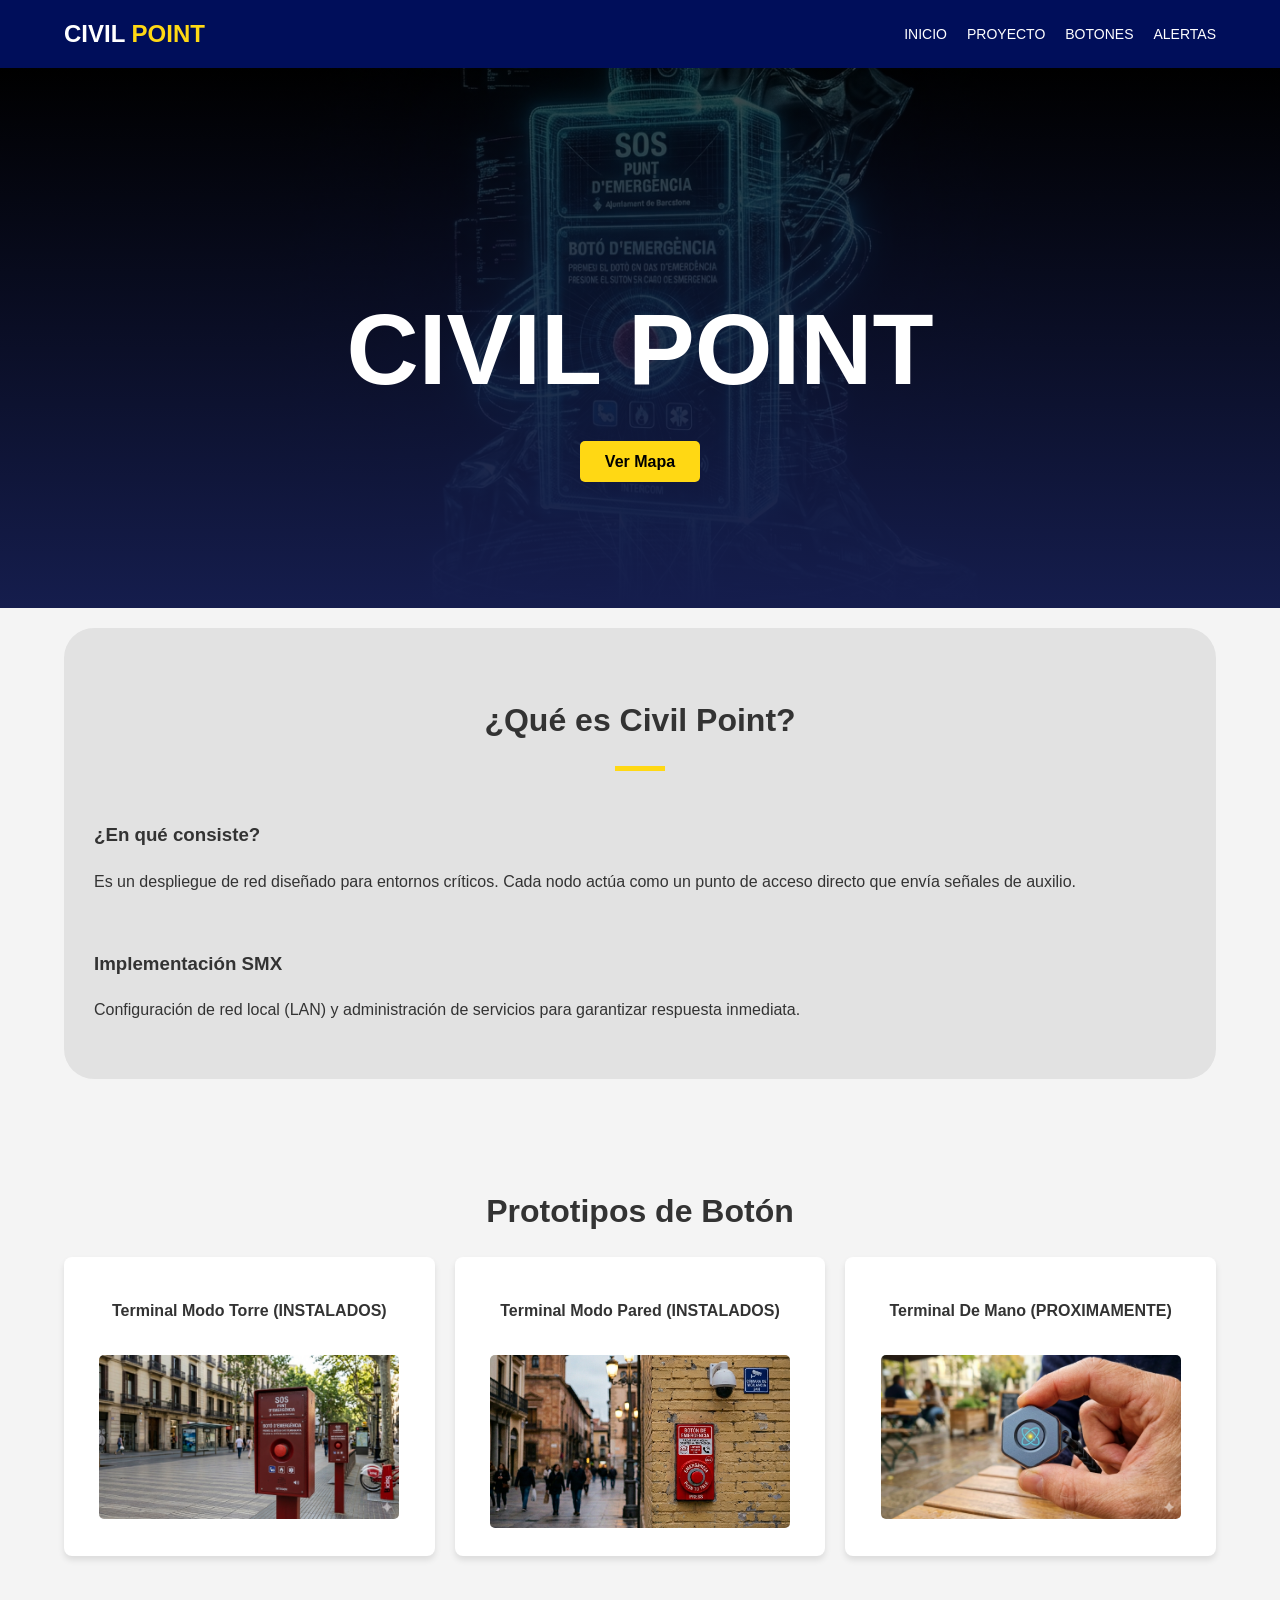
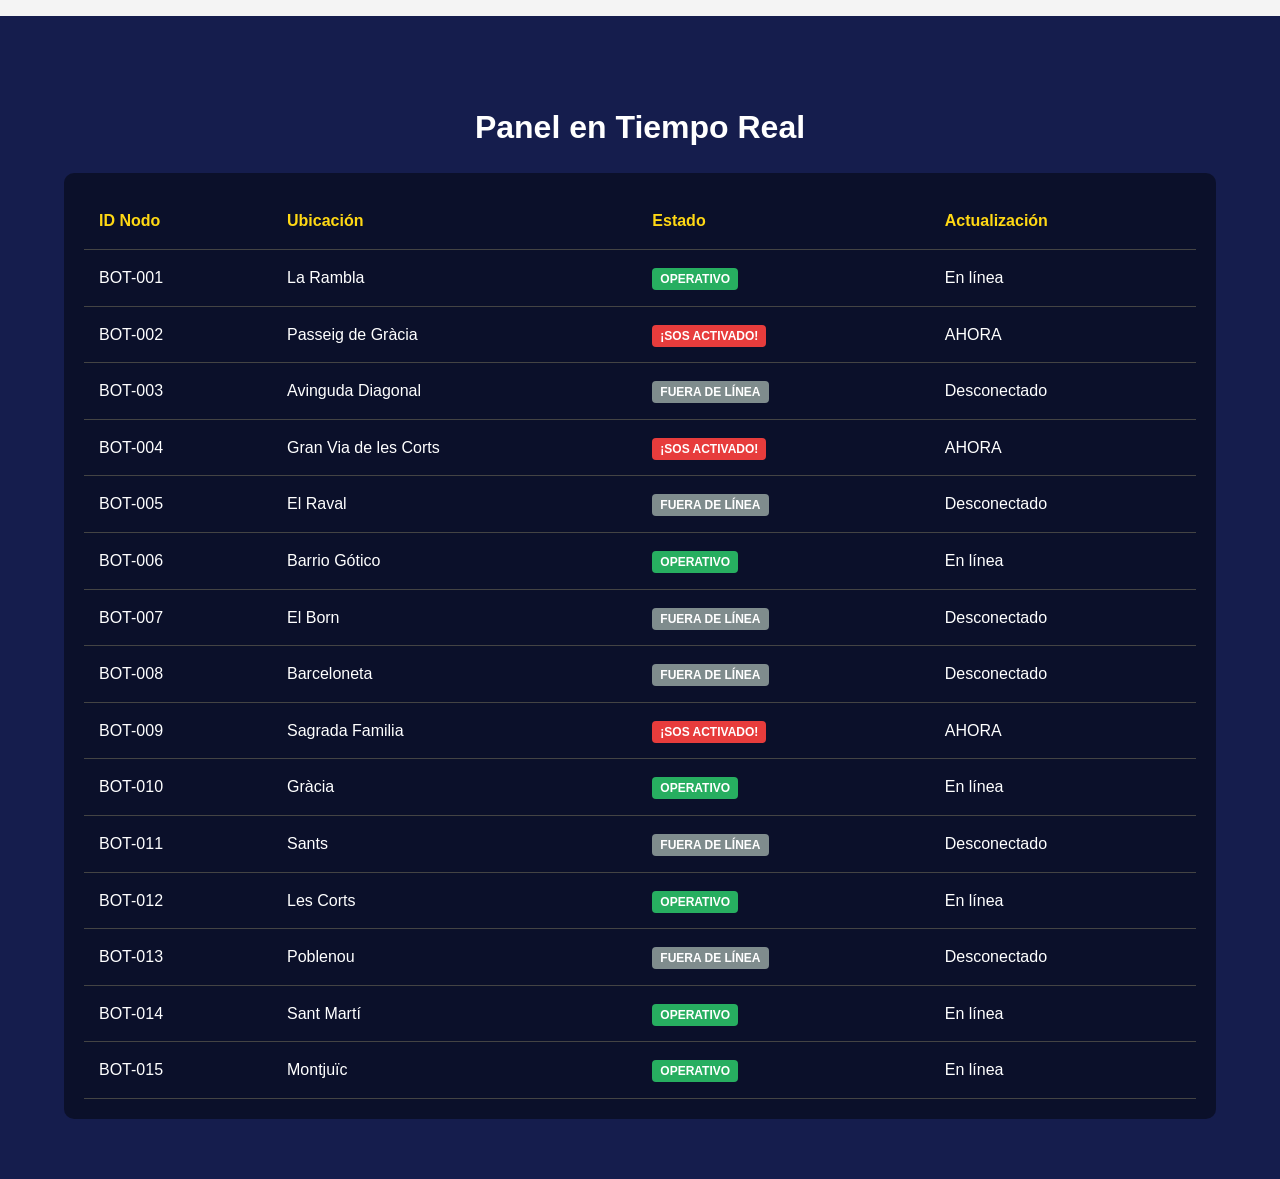
==== index.html @ 18705d77 "base 1.3" ====
<!DOCTYPE html>
<html lang="es">
<head>
    <meta charset="UTF-8" />
    <meta name="viewport" content="width=device-width, initial-scale=1.0" />
    <title>Civil Point | Panel SMX</title>
    <link rel="stylesheet" href="style.css" />
    <link rel="shortcut icon" href="images/logo.png" type="image/x-icon" />
</head>
<body>
    <nav class="menu-superior">
        <div class="nombre-web">CIVIL <span> POINT</span></div>
        <ul class="enlaces-nav">
            <li><a href="#inicio">Inicio</a></li>
            <li><a href="#proyecto">Proyecto</a></li>
            <li><a href="#tecnico">Botones</a></li>
            <li><a href="#monitoreo">Alertas</a></li>
        </ul>
    </nav>

    <header id="inicio" class="portada">
        <div class="contenido-portada">
            <h1>CIVIL POINT</h1>
            <a href="#" class="boton-accion">Ver Mapa</a>
        </div>
    </header>

    <section id="proyecto" class="seccion-padding">
        <div class="contenedor cuadro">
            <h2>¿Qué es Civil Point?</h2>
            <hr class="separador" />
            <div class="rejilla-texto">
                <div class="bloque-info">
                    <h3>¿En qué consiste?</h3>
                    <p>Es un despliegue de red diseñado para entornos críticos. Cada nodo actúa como un punto de acceso directo que envía señales de auxilio.</p>
                </div>
                <div class="bloque-info">
                    <h3>Implementación SMX</h3>
                    <p>Configuración de red local (LAN) y administración de servicios para garantizar respuesta inmediata.</p>
                </div>
            </div>
        </div>
    </section>

    <section id="tecnico" class="seccion-padding">
        <div class="contenedor">
            <h2>Prototipos de Botón</h2>
            <div class="rejilla-stats">
                <div class="tarjeta-stat">
                    <h4>Terminal Modo Torre (INSTALADOS)</h4>
                    <img src="images/boton-pie.png" alt="boton torre" />
                </div>
                
                <div class="tarjeta-stat">
                    <h4>Terminal Modo Pared (INSTALADOS)</h4>
                    <img src="images/boton-pared.png" alt="boton pared" />
                </div>

                <div class="tarjeta-stat">
                    <h4>Terminal De Mano (PROXIMAMENTE)</h4>
                    <img src="images/boton-mano.png" alt="boton mano" />
                </div>
            </div>
        </div>
    </section>

    <section id="monitoreo" class="seccion-padding fondo-oscuro">
        <div class="contenedor">
            <h2>Panel en Tiempo Real</h2>
            <div class="caja-tabla">
                <table class="tabla-datos">
                    <thead>
                        <tr>
                            <th>ID Nodo</th>
                            <th>Ubicación</th>
                            <th>Estado</th>
                            <th>Actualización</th>
                        </tr>
                    </thead>
                    <tbody id="tabla-cuerpo"></tbody>
                </table>
            </div>
        </div>
    </section>

    <script src="script.js"></script>
</body>
</html>
---- style.css ----
body {
    font-family: "Arial", sans-serif;
    line-height: 1.6;
    color: #333;
    background: #f4f4f4;
    margin: 0;
}

.bloque-info {
  margin-left: 30px;
}

.contenedor {
    width: 90%;
    max-width: 1200px;
    margin: 0 auto;
    padding: 40px 0;
    border-radius: 30px;
}

.cuadro{
  background-color: #e2e2e2;
}

.menu-superior {
    background: #000e5a;
    color: #ffffff;
    display: flex;
    justify-content: space-between;
    align-items: center;
    padding: 15px 5%;
    position: sticky;
    top: 0;
    z-index: 10;
}

.nombre-web {
    font-size: 24px;
    font-weight: bold;
}

.nombre-web span {
    color: #ffd814;
}

.enlaces-nav {
    display: flex;
    list-style: none;
    margin: 0;
}

.enlaces-nav li a {
    color: #fff;
    text-decoration: none;
    margin-left: 20px;
    font-size: 14px;
    text-transform: uppercase;
}

.portada {
    height: 60vh;
    background: linear-gradient(rgba(0, 0, 0, 0.7), #151d4d), url("images/punto.png");
    background-size: cover;
    background-position: center;
    display: flex;
    align-items: center;
    justify-content: center;
    color: #fff;
    text-align: center;
}

.portada h1 {
    font-size: 100px;
    margin-bottom: 20px;
}

.boton-accion {
    background: #ffd814;
    color: #000;
    padding: 12px 25px;
    text-decoration: none;
    border-radius: 5px;
    font-weight: bold;
    transition: 0.3s;
}

.boton-accion:hover {
    background: #ff8800;
}

.seccion-padding {
    padding: 20px 0;
}

.fondo-oscuro {
    background: #151d4d;
    color: #fff;
}

h2 {
    font-size: 32px;
    text-align: center;
    margin-bottom: 20px;
}

.separador {
    width: 50px;
    height: 5px;
    background: #ffd814;
    border: none;
    margin: 0 auto 30px;
}

.caja-tabla {
    background: #00000075;
    padding: 20px;
    border-radius: 10px;
    overflow-x: auto;
}

.tabla-datos {
    width: 100%;
    border-collapse: collapse;
}

.tabla-datos th, .tabla-datos td {
    padding: 15px;
    text-align: left;
    border-bottom: 1px solid #444;
}

.tabla-datos th {
    color: #ffd814;
}

.etiqueta-estado {
    padding: 4px 8px;
    border-radius: 4px;
    font-size: 12px;
    font-weight: bold;
}

.conectado { background: #27ae60; color: white; }

.desconectado { background: #7f8c8d; color: white; }

.error-critico {
    background: #e73c3c;
    color: white;
    animation: parpadeo 1s infinite;
}

.rejilla-stats {
    display: grid;
    grid-template-columns: repeat(auto-fit, minmax(250px, 1fr));
    gap: 20px;
}

.tarjeta-stat {
    background: #fff;
    padding: 20px;
    border-radius: 8px;
    box-shadow: 0 4px 6px rgba(0,0,0,0.1);
    text-align: center;
}

.tarjeta-stat img {
    width: 100%;
    max-width: 300px;
    border-radius: 5px;
    margin-top: 10px;
}

.contenido-portada {
    max-width: 800px;
}

.rejilla-texto {
    display: grid;
    gap: 20px;
}

@keyframes parpadeo {
    0%, 100% { opacity: 1; }
    50% { opacity: 0.5; }
}
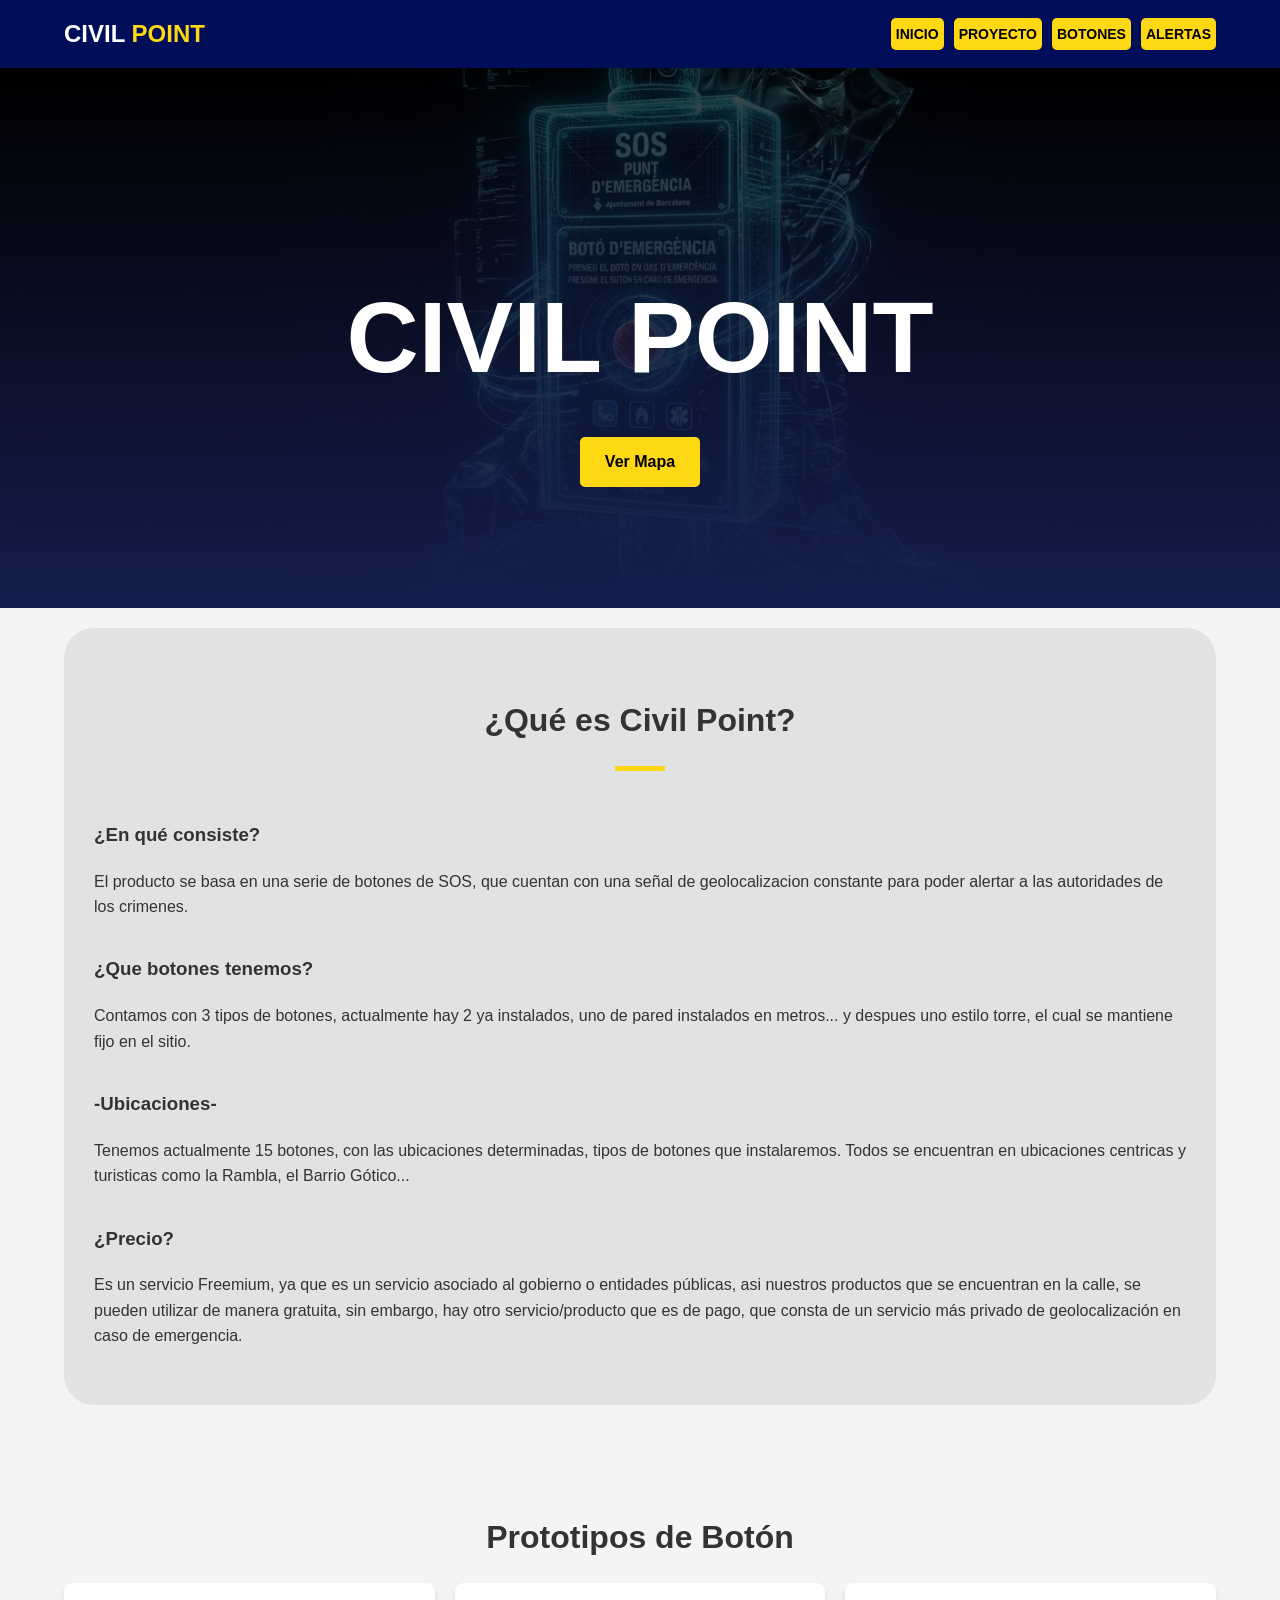
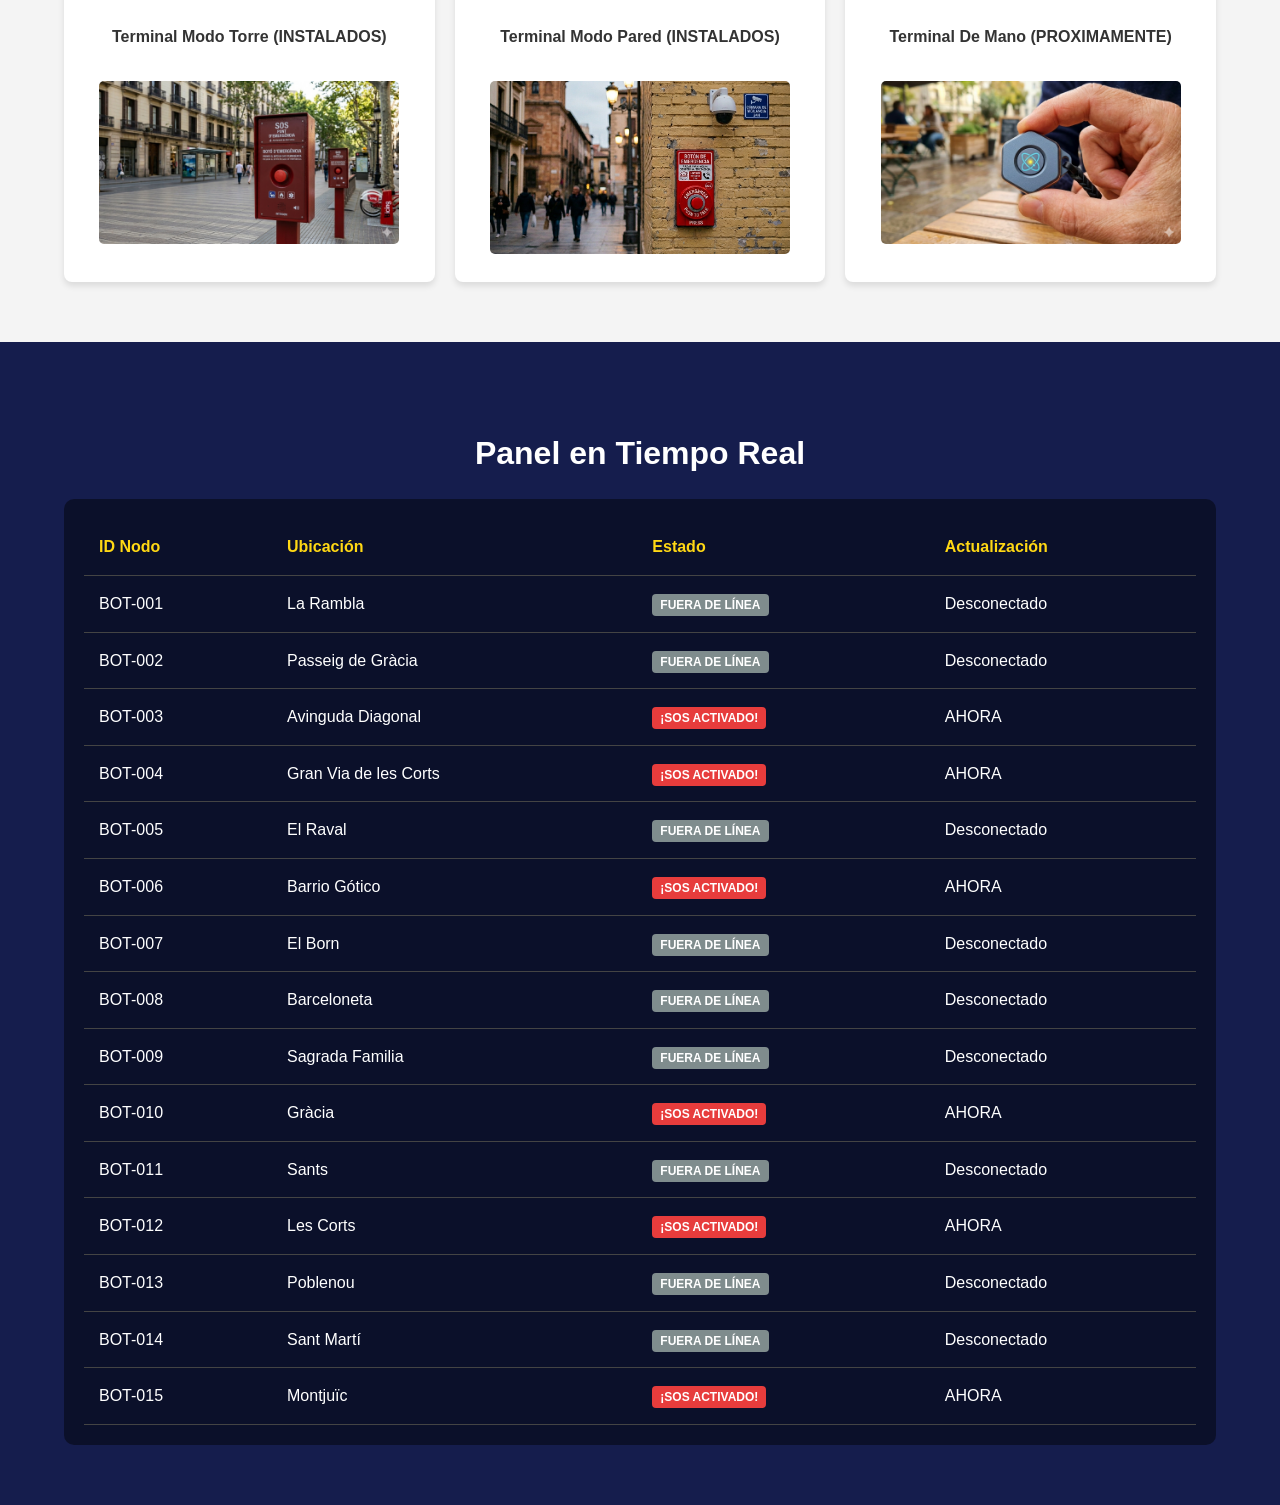
==== commit e9cfcf38: "base 1.4" ====
--- a/index.html
+++ b/index.html
@@ -11,10 +11,10 @@
     <nav class="menu-superior">
         <div class="nombre-web">CIVIL <span> POINT</span></div>
         <ul class="enlaces-nav">
-            <li><a href="#inicio">Inicio</a></li>
-            <li><a href="#proyecto">Proyecto</a></li>
-            <li><a href="#tecnico">Botones</a></li>
-            <li><a href="#monitoreo">Alertas</a></li>
+            <li><a href="#inicio" class="boton">Inicio</a></li>
+            <li><a href="#proyecto" class="boton">Proyecto</a></li>
+            <li><a href="#tecnico" class="boton">Botones</a></li>
+            <li><a href="#monitoreo" class="boton">Alertas</a></li>
         </ul>
     </nav>
 
@@ -32,11 +32,19 @@
             <div class="rejilla-texto">
                 <div class="bloque-info">
                     <h3>¿En qué consiste?</h3>
-                    <p>Es un despliegue de red diseñado para entornos críticos. Cada nodo actúa como un punto de acceso directo que envía señales de auxilio.</p>
+                    <p>El producto se basa en una serie de botones de SOS, que cuentan con una señal de geolocalizacion constante para poder alertar a las autoridades de los crimenes.</p>
                 </div>
                 <div class="bloque-info">
-                    <h3>Implementación SMX</h3>
-                    <p>Configuración de red local (LAN) y administración de servicios para garantizar respuesta inmediata.</p>
+                    <h3>¿Que botones tenemos?</h3>
+                    <p>Contamos con 3 tipos de botones, actualmente hay 2 ya instalados, uno de pared instalados en metros... y despues uno estilo torre, el cual se mantiene fijo en el sitio.</p>
+                </div>
+                <div class="bloque-info">
+                    <h3>-Ubicaciones-</h3>
+                    <p>Tenemos actualmente 15 botones, con las ubicaciones determinadas, tipos de botones que instalaremos. Todos se encuentran en ubicaciones centricas y turisticas como la Rambla, el Barrio Gótico...</p>
+                </div>
+                <div class="bloque-info">
+                    <h3>¿Precio?</h3>
+                    <p>Es un servicio Freemium, ya que es un servicio asociado al gobierno o entidades públicas, asi nuestros productos que se encuentran en la calle, se pueden utilizar de manera gratuita, sin embargo, hay otro servicio/producto que es de pago, que consta de un servicio más privado de geolocalización en caso de emergencia.</p>
                 </div>
             </div>
         </div>
--- a/style.css
+++ b/style.css
@@ -7,7 +7,7 @@
 }
 
 .bloque-info {
-  margin-left: 30px;
+  margin: 0 30px;
 }
 
 .contenedor {
@@ -50,11 +50,18 @@
 }
 
 .enlaces-nav li a {
-    color: #fff;
+    color: #000000;
     text-decoration: none;
-    margin-left: 20px;
+    margin-left: 10px;
     font-size: 14px;
     text-transform: uppercase;
+    display: inline-block;
+    transition: 1.3s; 
+}
+
+.enlaces-nav li a:hover {
+    background-color: #ff8800;
+    transform: scale(1.2);
 }
 
 .portada {
@@ -81,11 +88,13 @@
     text-decoration: none;
     border-radius: 5px;
     font-weight: bold;
-    transition: 0.3s;
+    transition: 1.3s;
+    display: inline-block; 
 }
 
 .boton-accion:hover {
-    background: #ff8800;
+    background-color: #ff8800;
+    transform: scale(1.2);
 }
 
 .seccion-padding {
@@ -177,7 +186,14 @@
 
 .rejilla-texto {
     display: grid;
-    gap: 20px;
+}
+
+.boton{
+  color: #ffd814;
+  background-color: #ffd814;
+  padding: 5px;
+  border-radius: 5px;
+  font-weight: bolder;
 }
 
 @keyframes parpadeo {
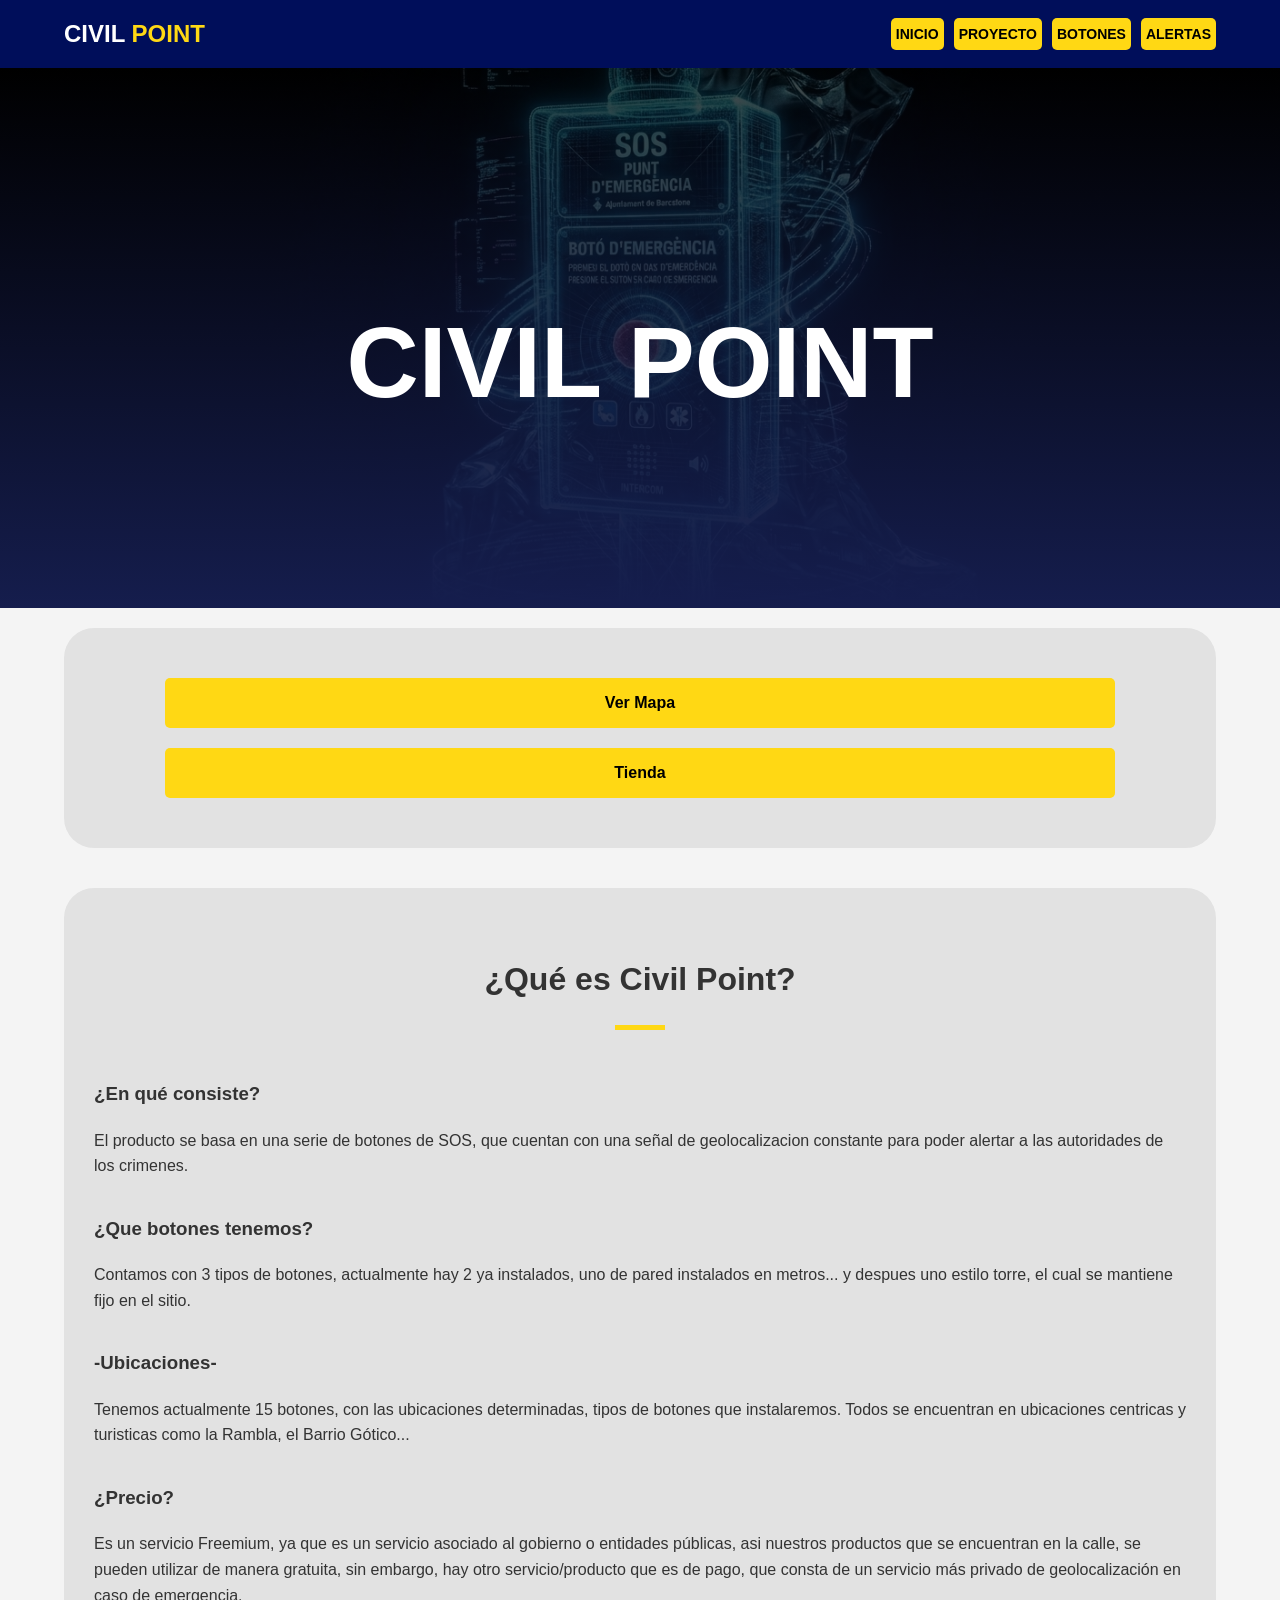
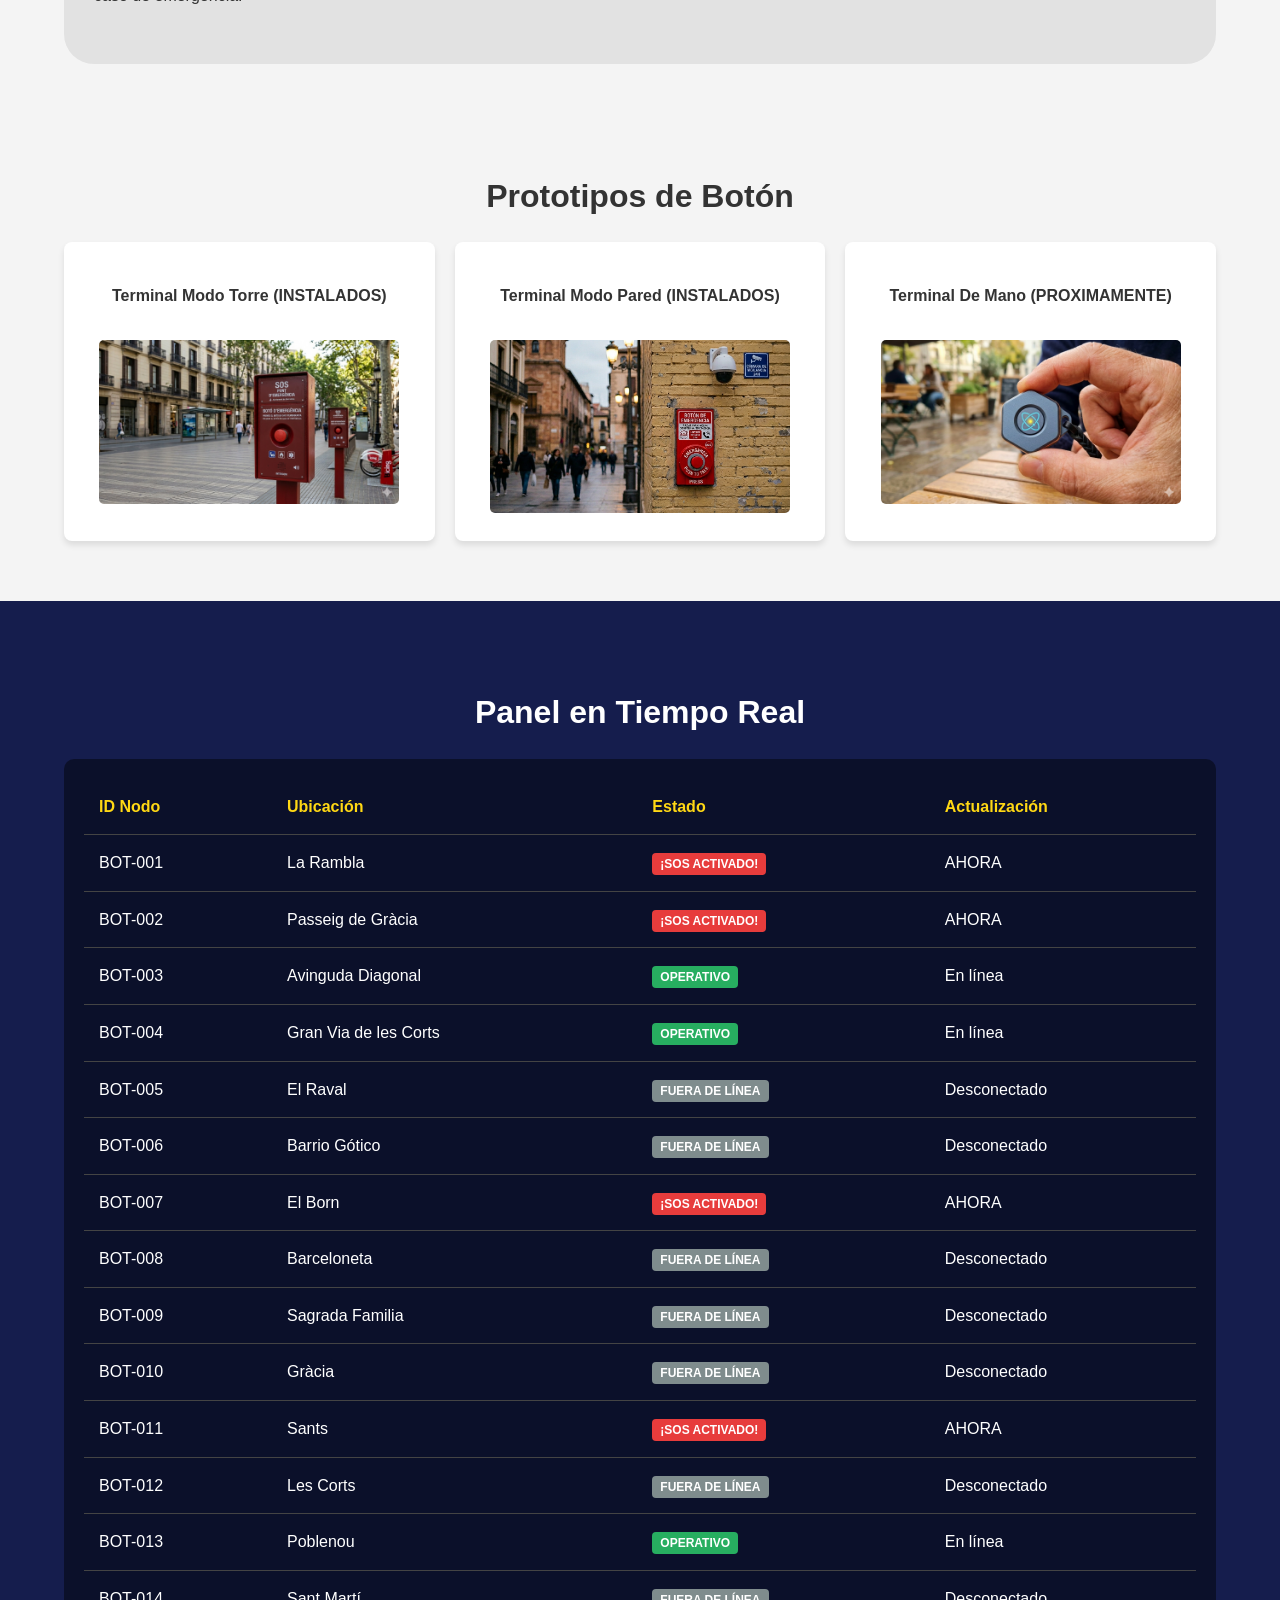
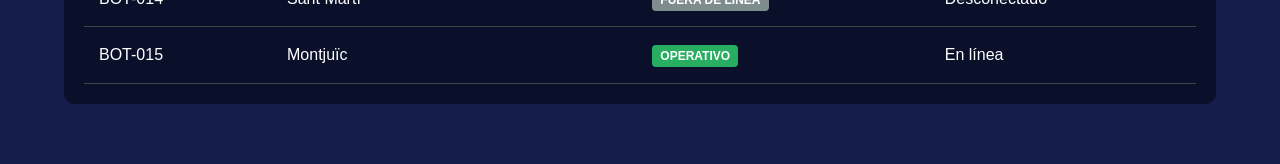
==== commit 03bb94bf: "base 1.5" ====
--- a/index.html
+++ b/index.html
@@ -21,9 +21,18 @@
     <header id="inicio" class="portada">
         <div class="contenido-portada">
             <h1>CIVIL POINT</h1>
-            <a href="#" class="boton-accion">Ver Mapa</a>
+            
         </div>
     </header>
+
+    <section id="proyecto" class="seccion-padding">
+        <div class="contenedor cuadro centro">
+            <div class="rejilla-texto">
+                <a href="#" class="boton-accion">Ver Mapa</a>
+                <a href="#" class="boton-accion">Tienda</a>
+            </div>
+        </div>
+    </section>
 
     <section id="proyecto" class="seccion-padding">
         <div class="contenedor cuadro">
--- a/style.css
+++ b/style.css
@@ -20,6 +20,11 @@
 
 .cuadro{
   background-color: #e2e2e2;
+}
+
+.centro {
+  display: flex;
+  justify-content: center;
 }
 
 .menu-superior {
@@ -56,7 +61,7 @@
     font-size: 14px;
     text-transform: uppercase;
     display: inline-block;
-    transition: 1.3s; 
+    transition: 0.3s; 
 }
 
 .enlaces-nav li a:hover {
@@ -79,6 +84,13 @@
 .portada h1 {
     font-size: 100px;
     margin-bottom: 20px;
+}
+
+.enlaces {
+  background-color: green;
+  display: flex;
+  justify-content: center;
+  align-items: center;
 }
 
 .boton-accion {
@@ -88,13 +100,17 @@
     text-decoration: none;
     border-radius: 5px;
     font-weight: bold;
-    transition: 1.3s;
+    transition: 0.3s;
     display: inline-block; 
+    margin: 10px;
+    display: flex;
+    justify-content: center;
+    width: 900px;
 }
 
 .boton-accion:hover {
     background-color: #ff8800;
-    transform: scale(1.2);
+    transform: scale(1.1);
 }
 
 .seccion-padding {
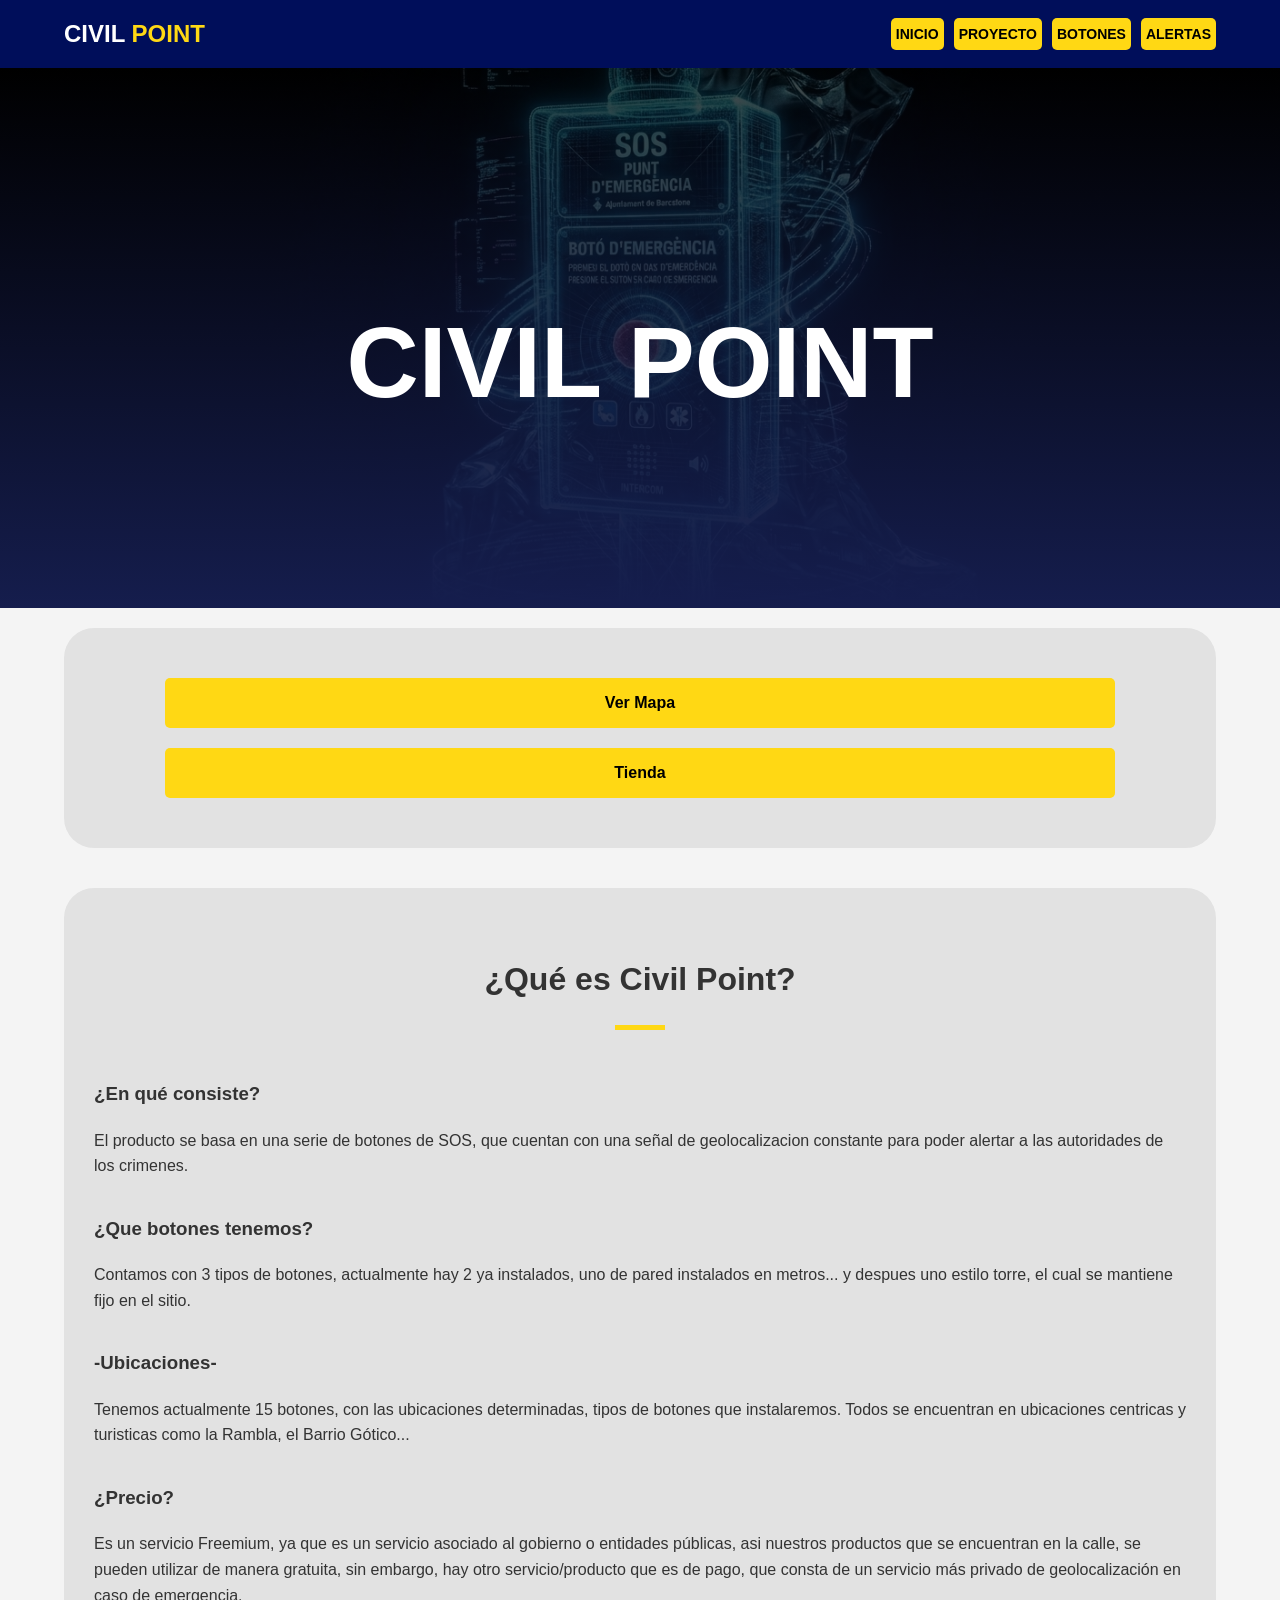
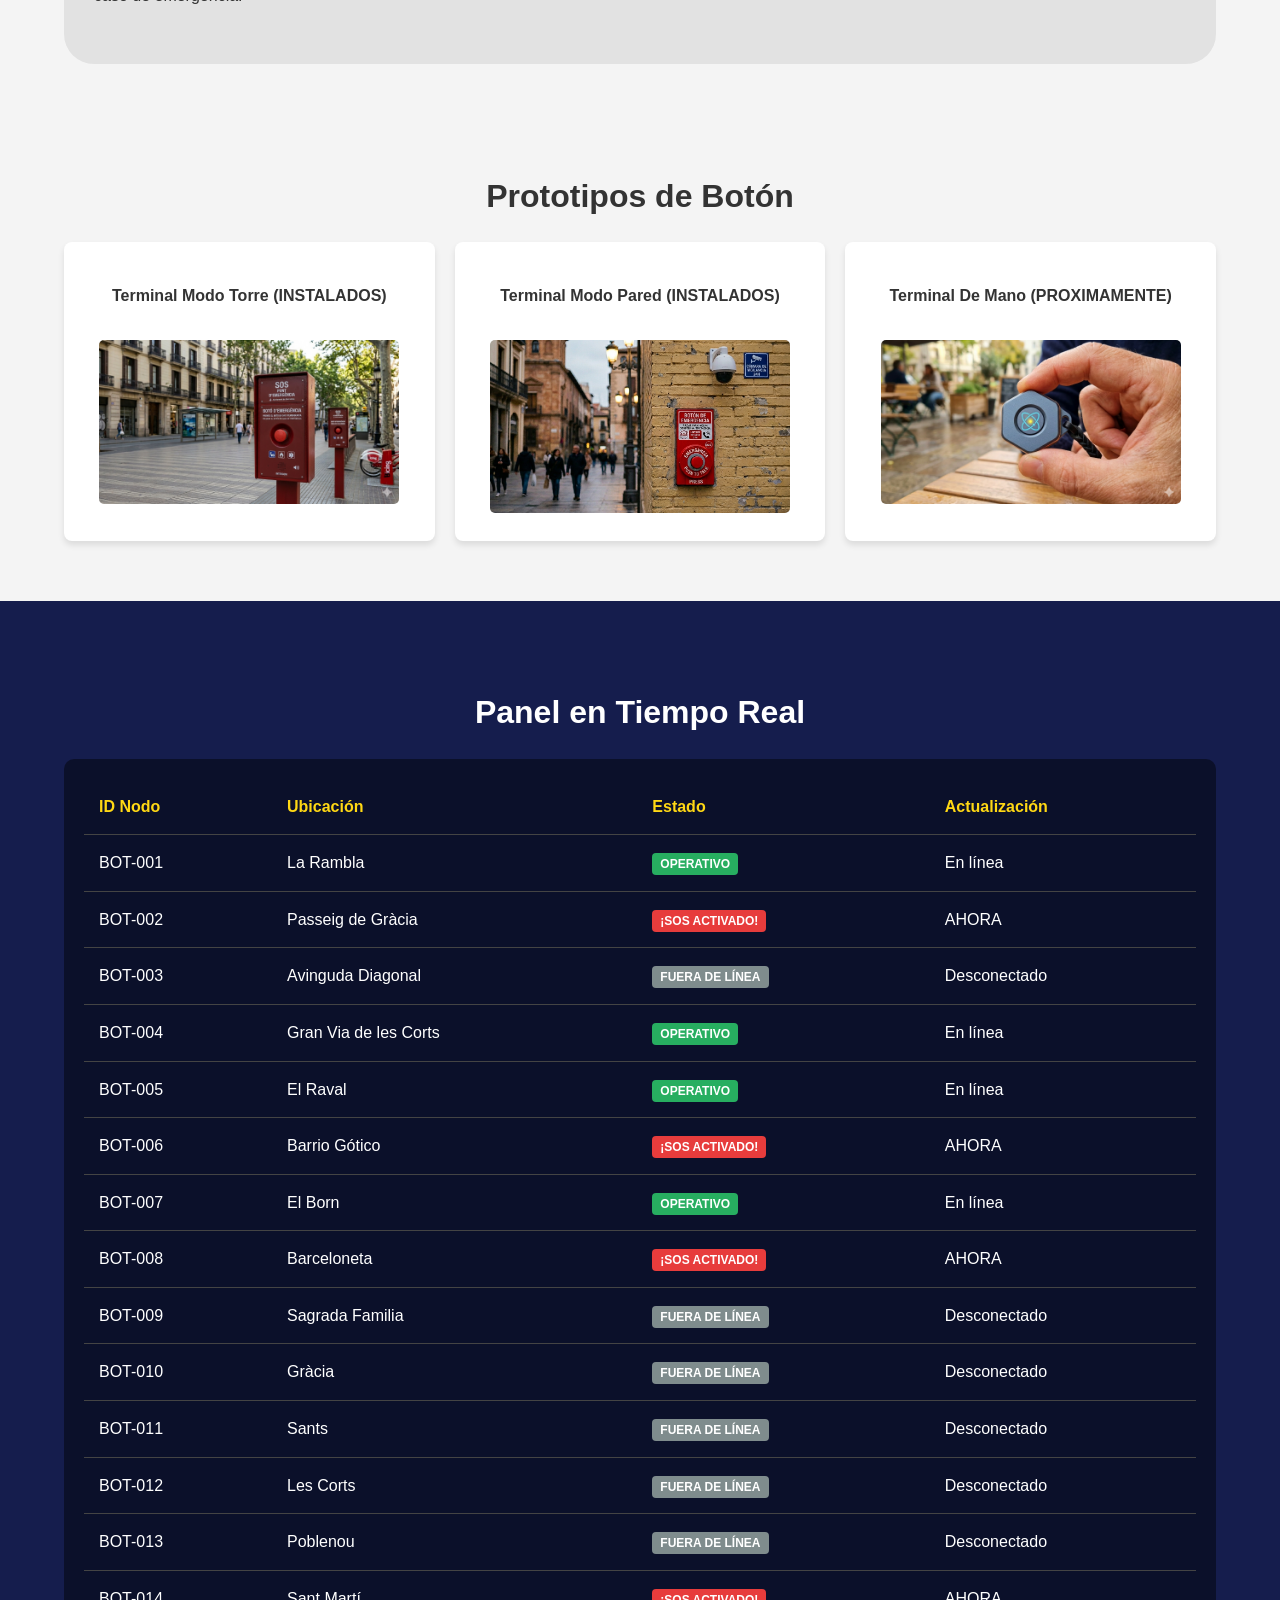
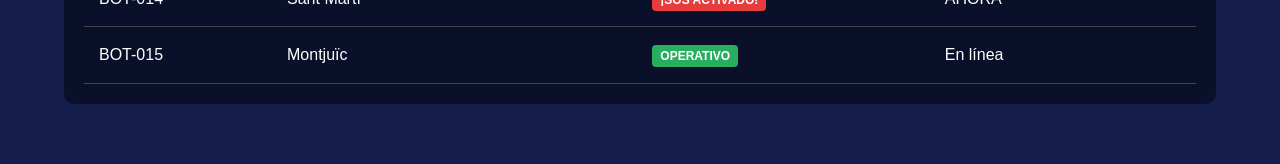
==== commit b3f0ef0e: "base 1.6" ====
--- a/index.html
+++ b/index.html
@@ -63,6 +63,7 @@
         <div class="contenedor">
             <h2>Prototipos de Botón</h2>
             <div class="rejilla-stats">
+                
                 <div class="tarjeta-stat">
                     <h4>Terminal Modo Torre (INSTALADOS)</h4>
                     <img src="images/boton-pie.png" alt="boton torre" />
@@ -77,6 +78,7 @@
                     <h4>Terminal De Mano (PROXIMAMENTE)</h4>
                     <img src="images/boton-mano.png" alt="boton mano" />
                 </div>
+                
             </div>
         </div>
     </section>
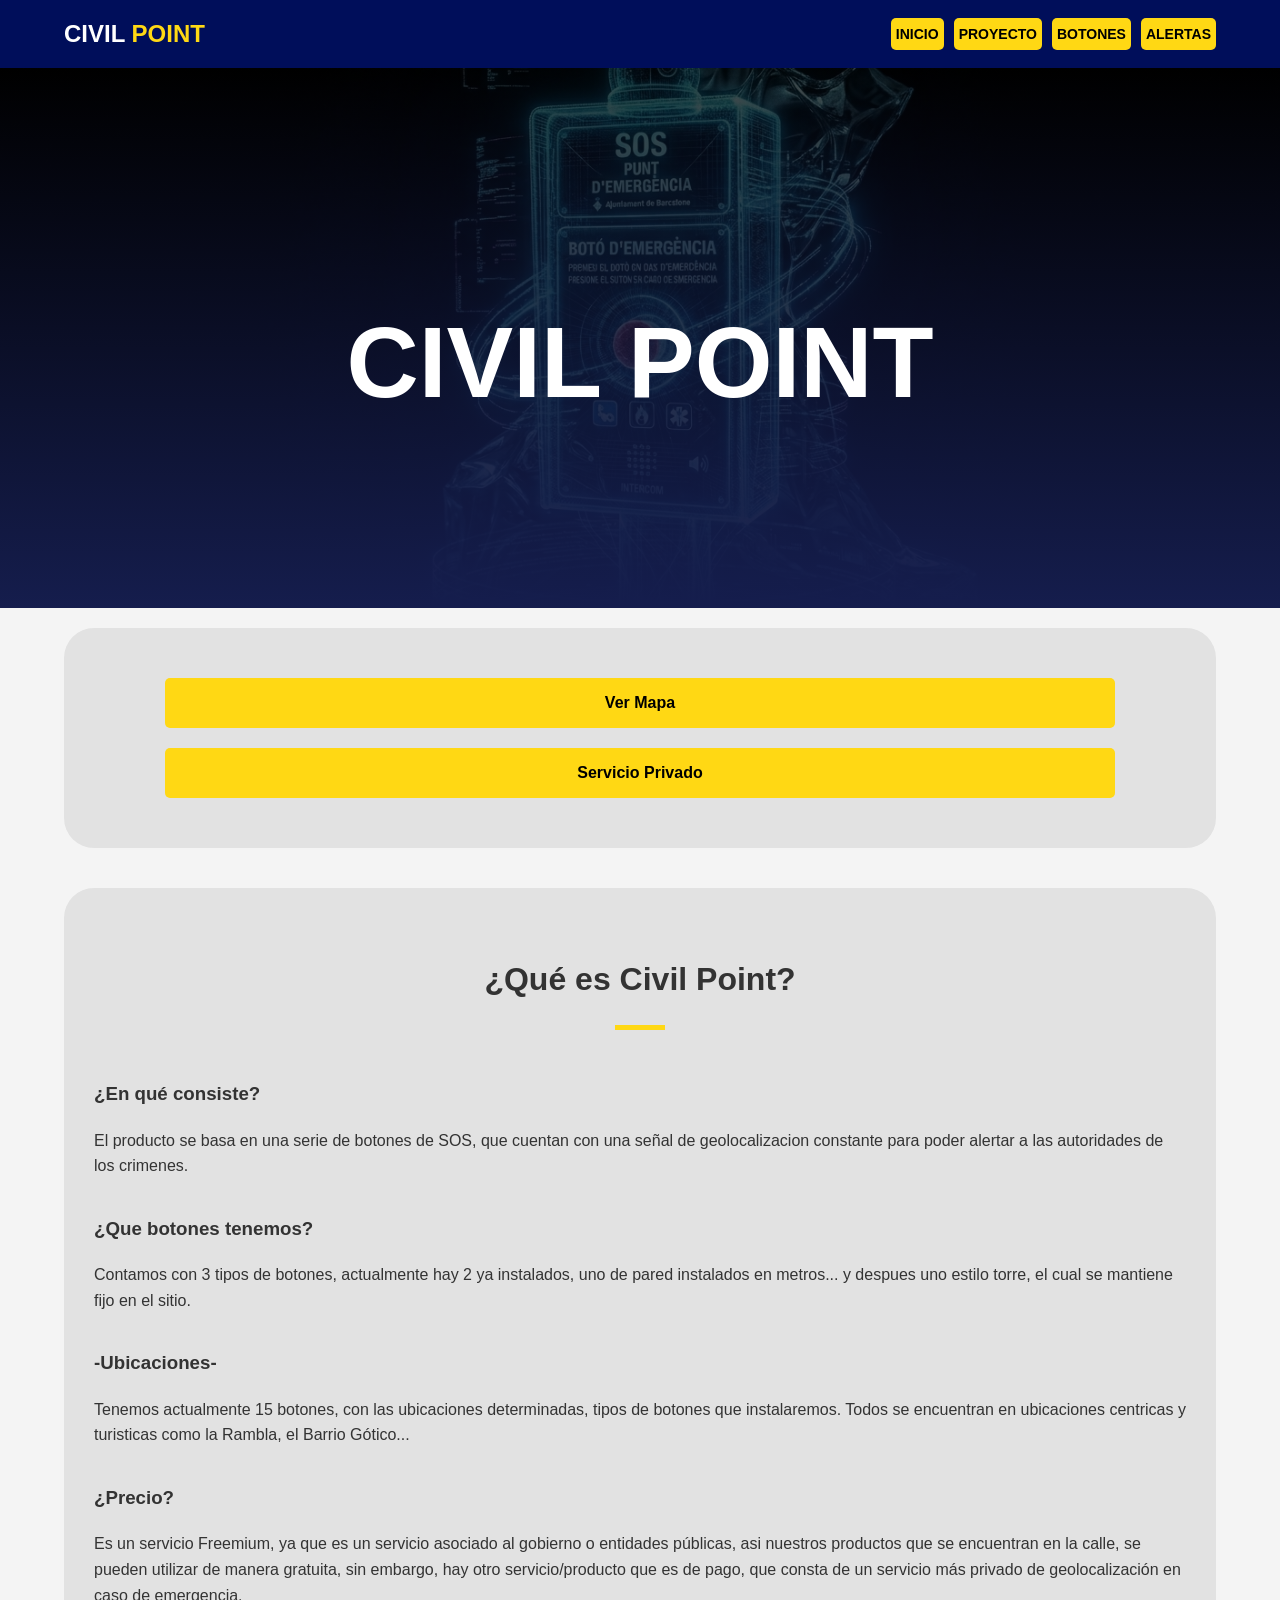
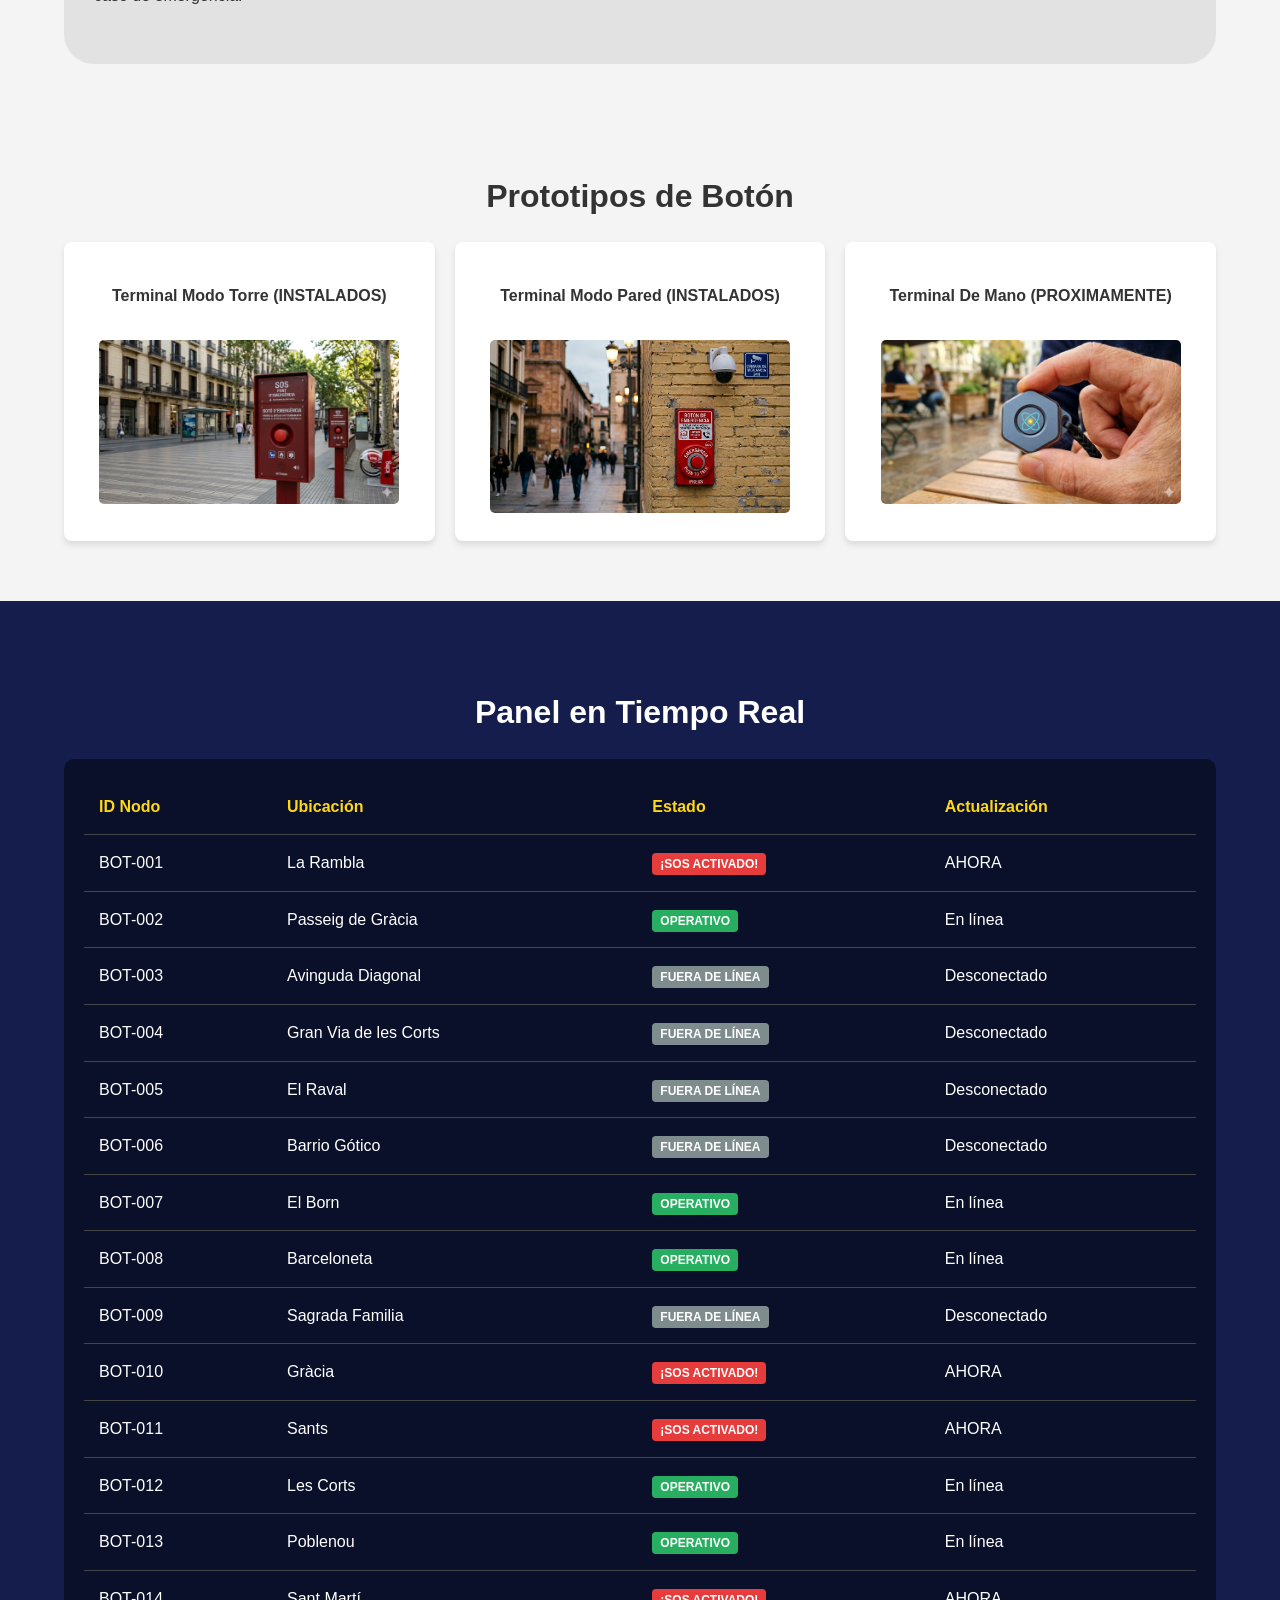
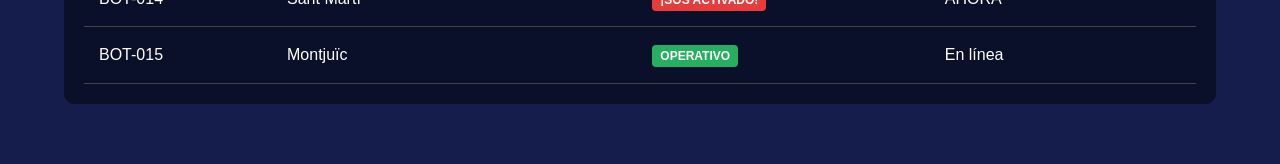
==== commit 3adefa2d: "base 1.7" ====
--- a/index.html
+++ b/index.html
@@ -5,7 +5,7 @@
     <meta name="viewport" content="width=device-width, initial-scale=1.0" />
     <title>Civil Point | Panel SMX</title>
     <link rel="stylesheet" href="style.css" />
-    <link rel="shortcut icon" href="images/logo.png" type="image/x-icon" />
+    <link rel="icon" type="image/png" src="images/logo.png" />
 </head>
 <body>
     <nav class="menu-superior">
@@ -29,7 +29,7 @@
         <div class="contenedor cuadro centro">
             <div class="rejilla-texto">
                 <a href="#" class="boton-accion">Ver Mapa</a>
-                <a href="#" class="boton-accion">Tienda</a>
+                <a href="tienda/tienda.html" class="boton-accion">Servicio Privado</a>
             </div>
         </div>
     </section>
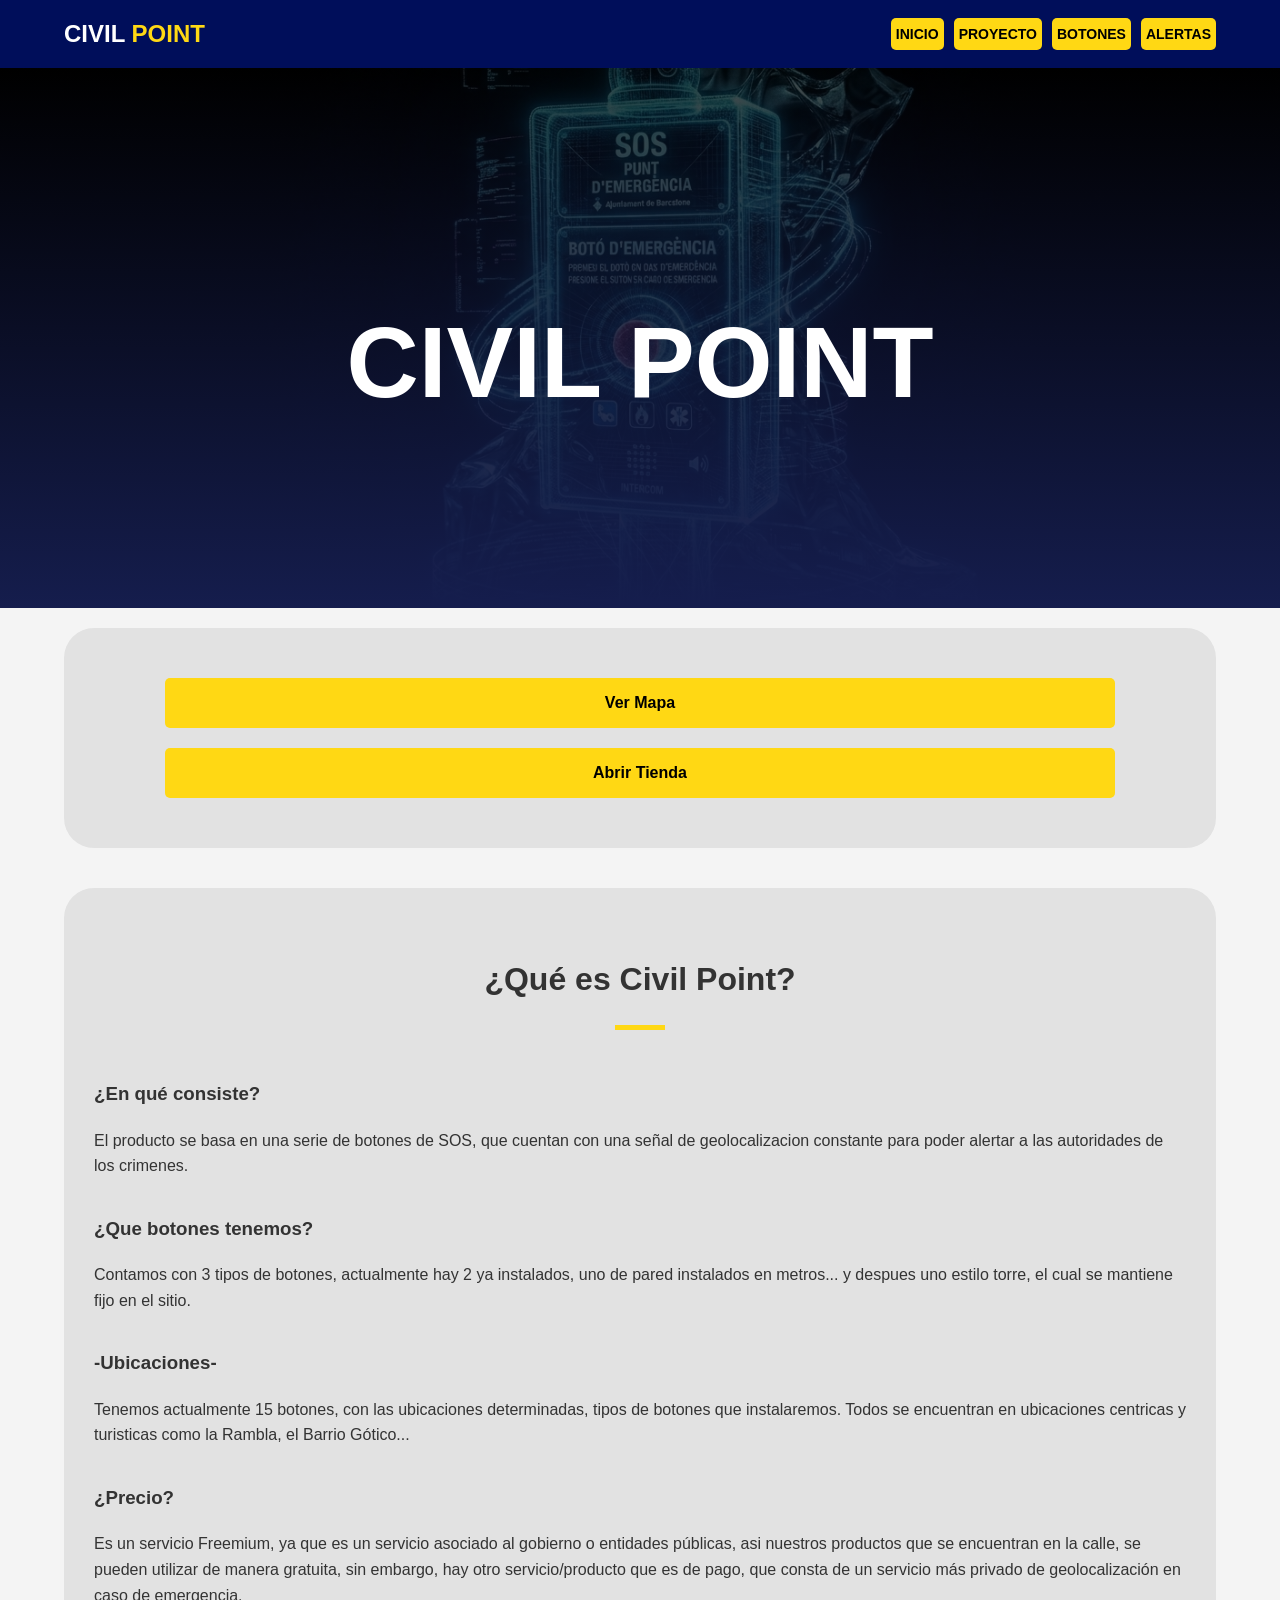
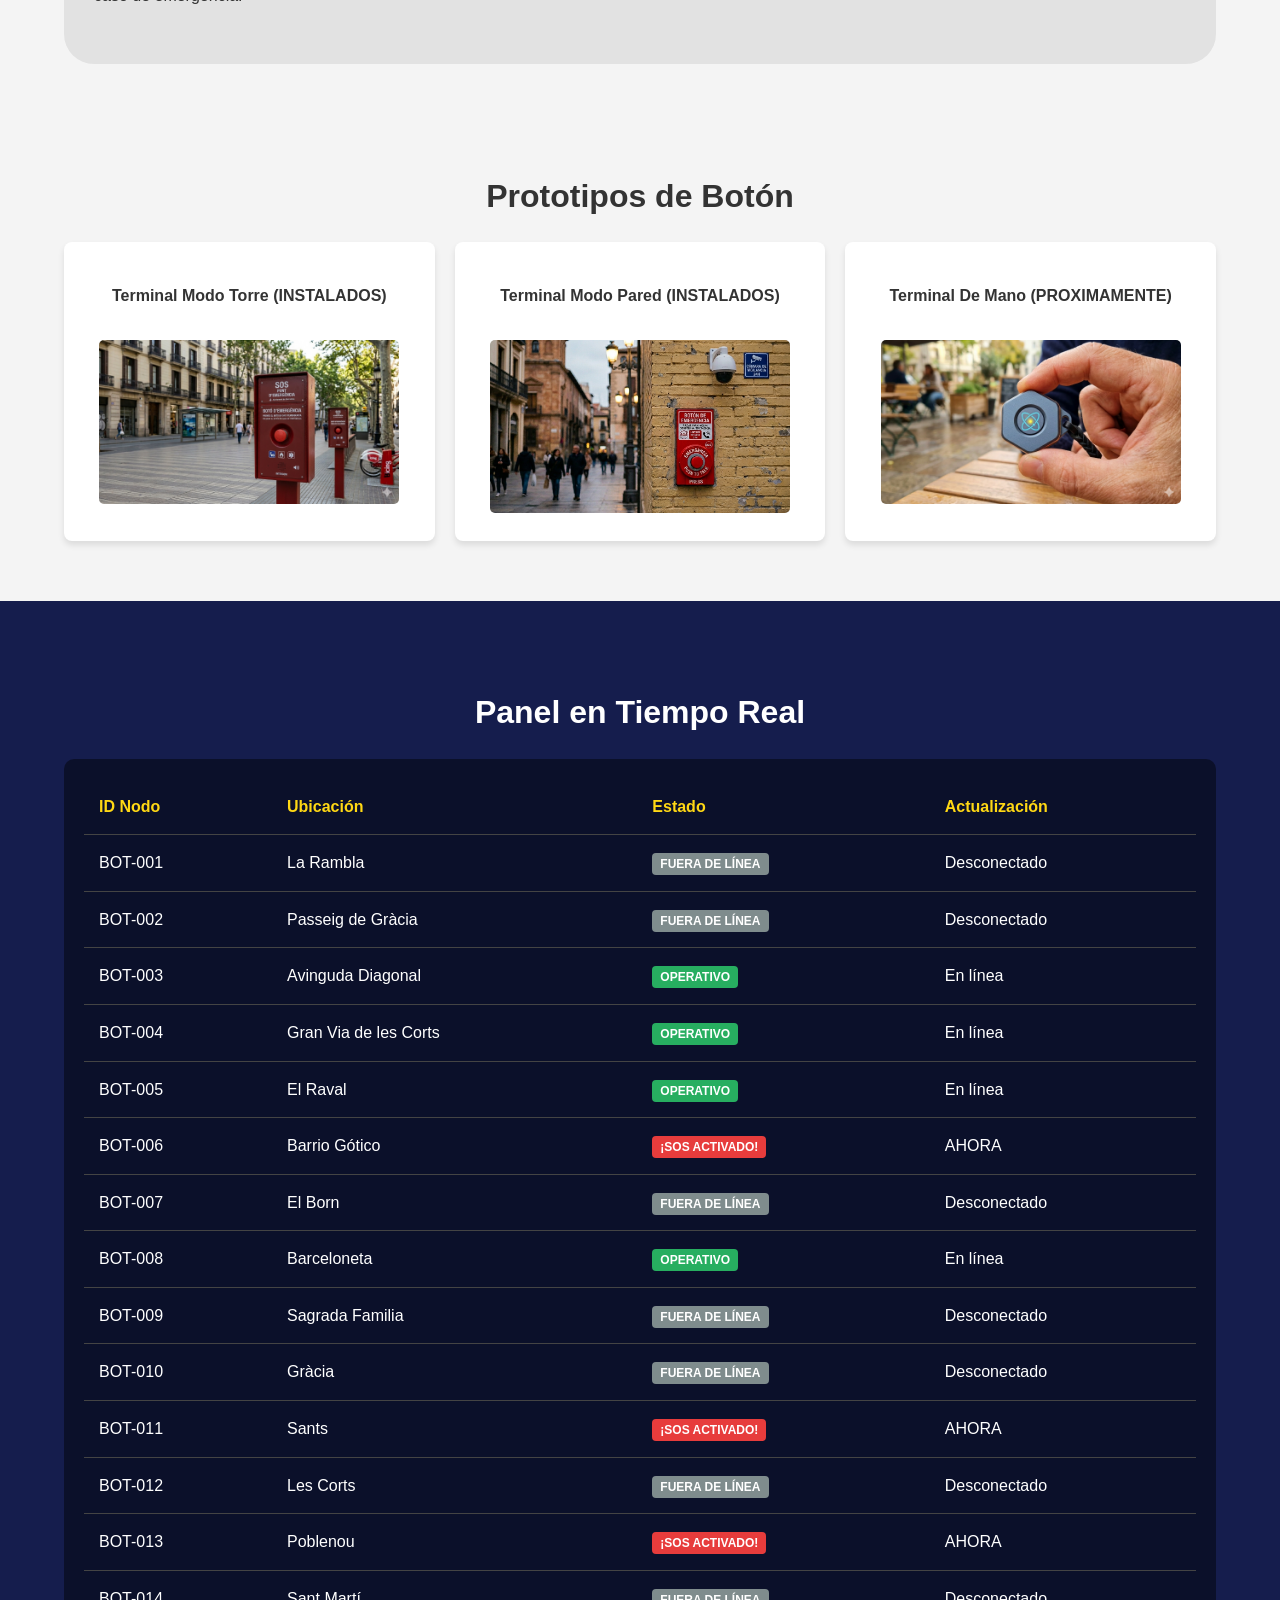
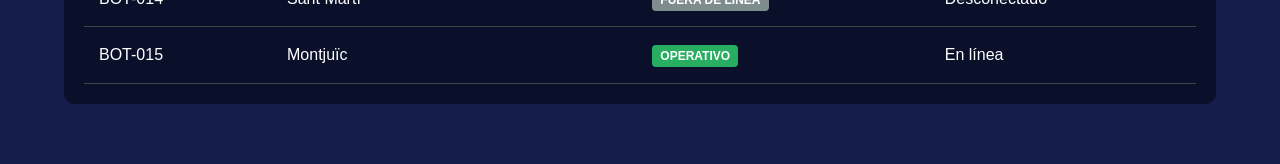
==== commit ab4170cb: "base 1.8" ====
--- a/index.html
+++ b/index.html
@@ -28,8 +28,8 @@
     <section id="proyecto" class="seccion-padding">
         <div class="contenedor cuadro centro">
             <div class="rejilla-texto">
-                <a href="#" class="boton-accion">Ver Mapa</a>
-                <a href="tienda/tienda.html" class="boton-accion">Servicio Privado</a>
+                <a href="mapa/index.html" class="boton-accion">Ver Mapa</a>
+                <a href="tienda/tienda.html" class="boton-accion">Abrir Tienda</a>
             </div>
         </div>
     </section>
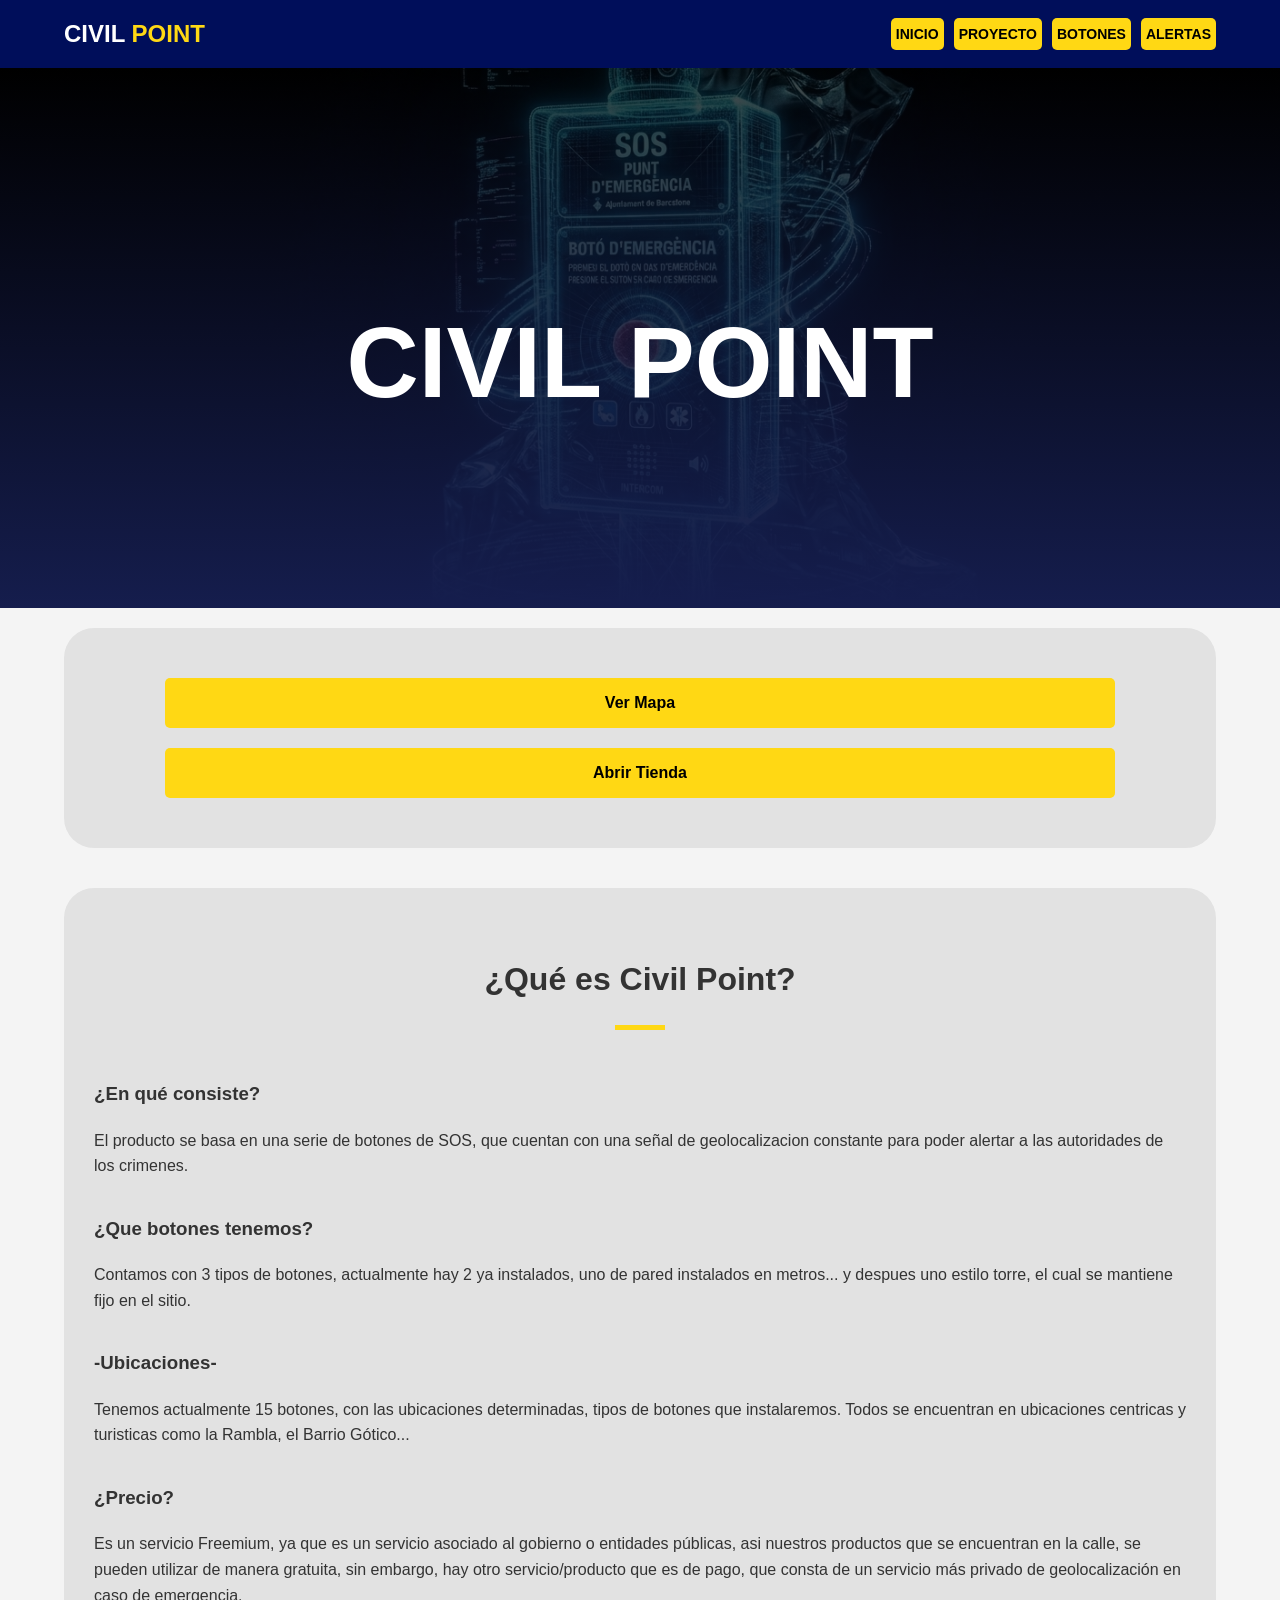
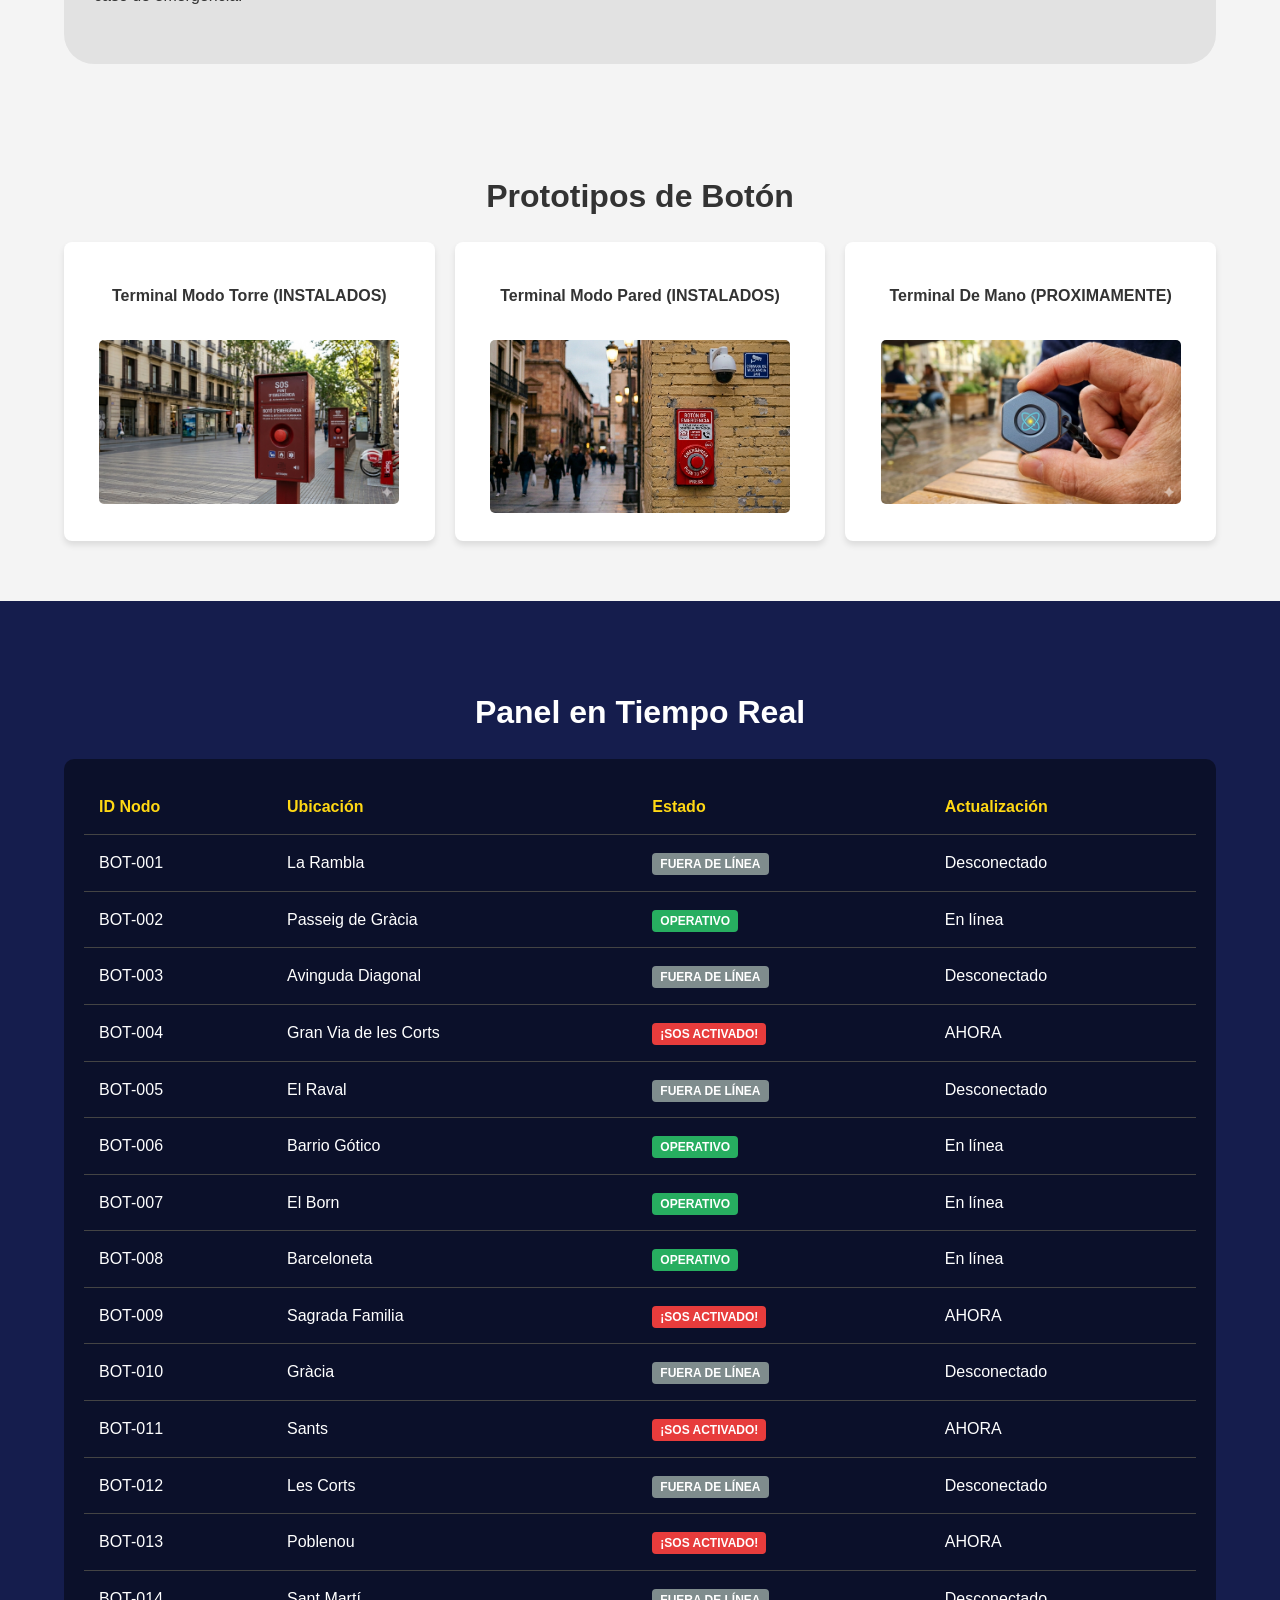
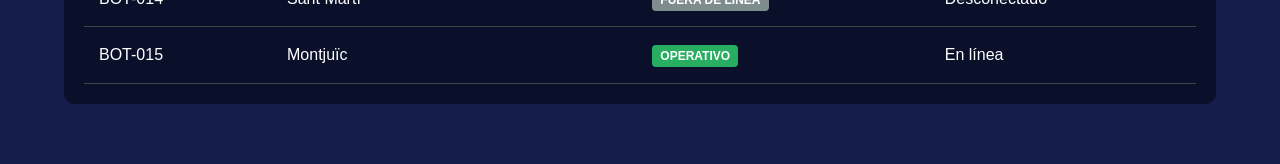
==== commit a66031c7: "base 2.1" ====
--- a/index.html
+++ b/index.html
@@ -3,7 +3,7 @@
 <head>
     <meta charset="UTF-8" />
     <meta name="viewport" content="width=device-width, initial-scale=1.0" />
-    <title>Civil Point | Panel SMX</title>
+    <title>Civil Point</title>
     <link rel="stylesheet" href="style.css" />
     <link rel="icon" type="image/png" src="images/logo.png" />
 </head>
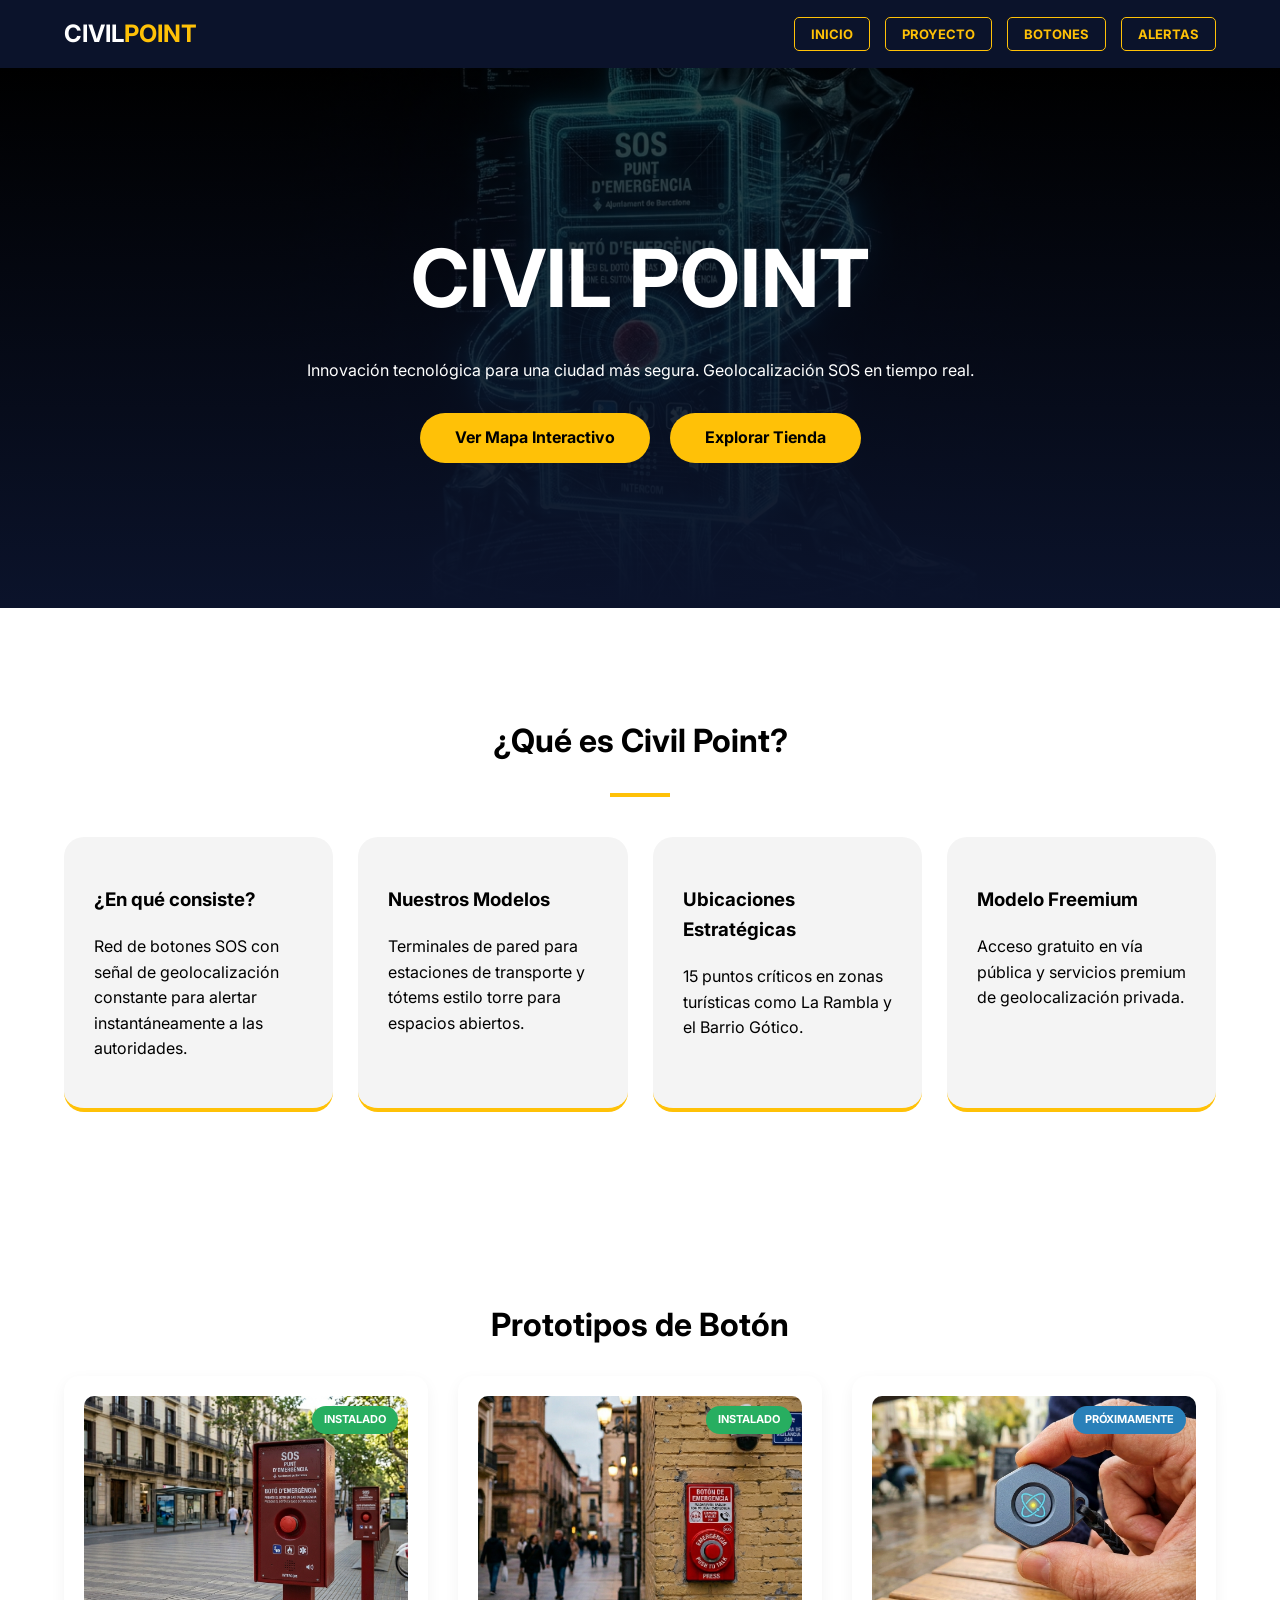
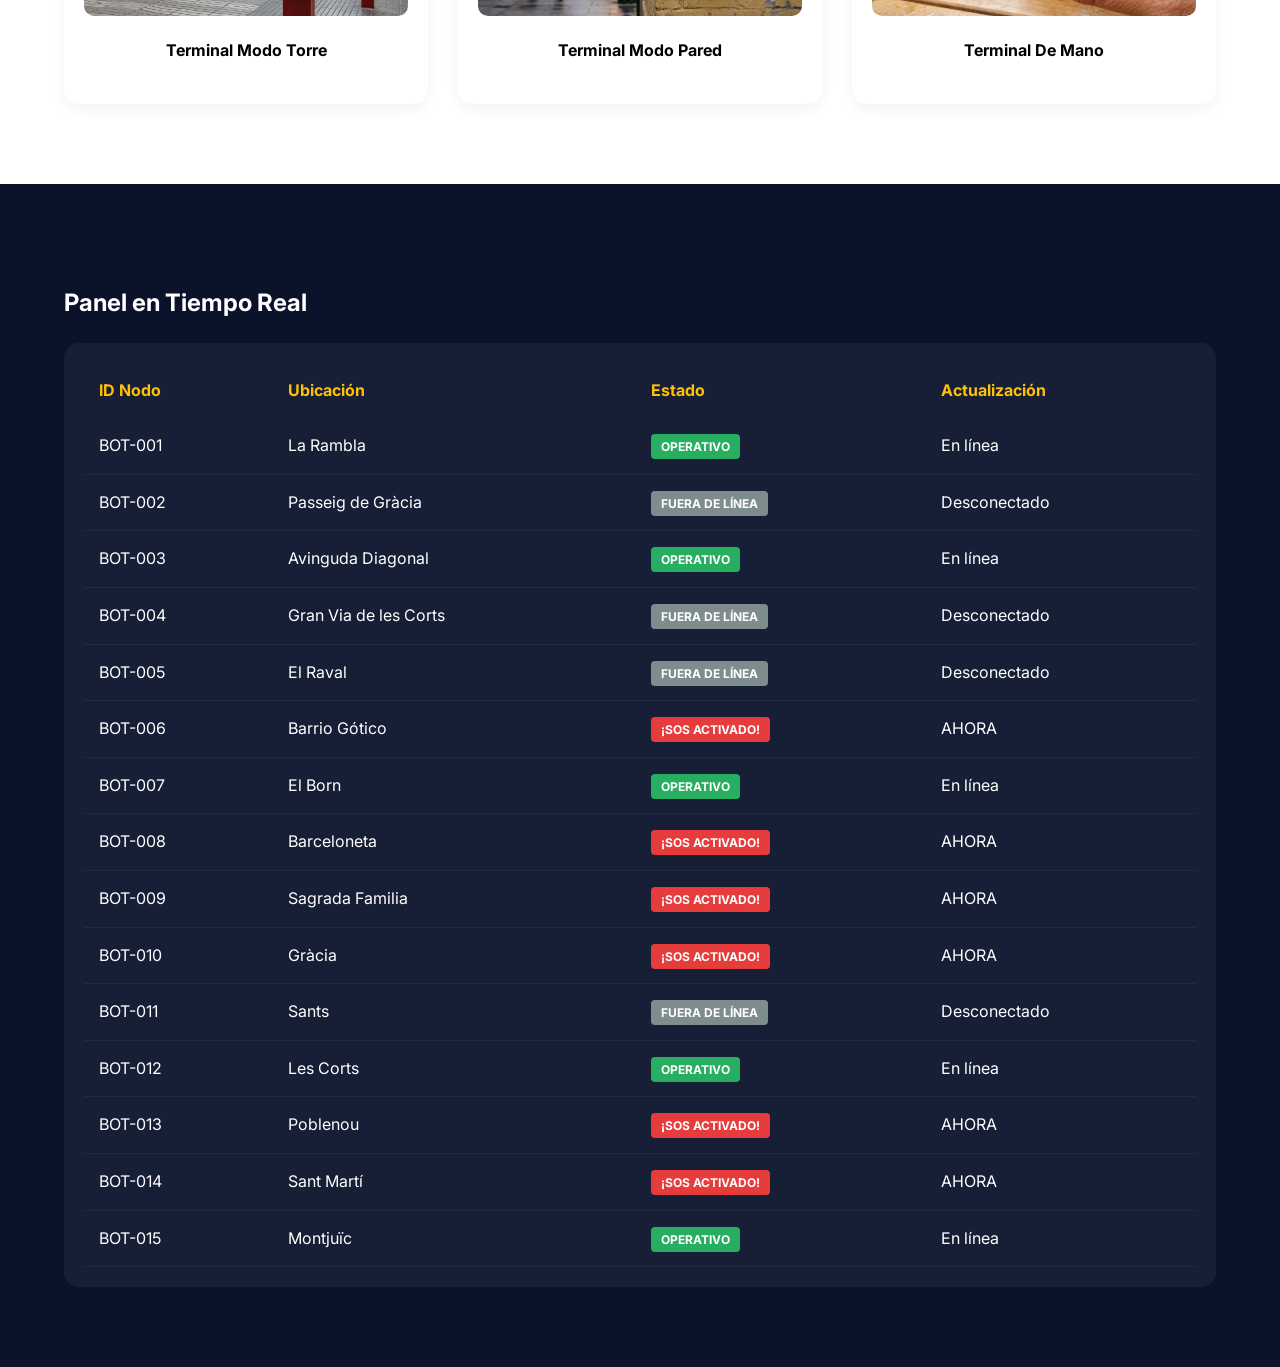
==== commit 8f47a752: "base 2.3" ====
--- a/index.html
+++ b/index.html
@@ -1,107 +1,127 @@
-<!DOCTYPE html>
+<!doctype html>
 <html lang="es">
-<head>
+  <head>
     <meta charset="UTF-8" />
     <meta name="viewport" content="width=device-width, initial-scale=1.0" />
-    <title>Civil Point</title>
+    <title>Civil Point | Seguridad Urbana</title>
+    <link
+      href="https://fonts.googleapis.com/css2?family=Inter:wght@300;400;700&display=swap"
+      rel="stylesheet"
+    />
     <link rel="stylesheet" href="style.css" />
-    <link rel="icon" type="image/png" src="images/logo.png" />
-</head>
-<body>
+  </head>
+  <body>
     <nav class="menu-superior">
-        <div class="nombre-web">CIVIL <span> POINT</span></div>
-        <ul class="enlaces-nav">
-            <li><a href="#inicio" class="boton">Inicio</a></li>
-            <li><a href="#proyecto" class="boton">Proyecto</a></li>
-            <li><a href="#tecnico" class="boton">Botones</a></li>
-            <li><a href="#monitoreo" class="boton">Alertas</a></li>
-        </ul>
+      <div class="nombre-web">CIVIL<span>POINT</span></div>
+      <ul class="enlaces-navegacion">
+        <li><a href="#inicio">Inicio</a></li>
+        <li><a href="#proyecto">Proyecto</a></li>
+        <li><a href="#tecnico">Botones</a></li>
+        <li><a href="#monitoreo" class="nav-destacado">Alertas</a></li>
+      </ul>
     </nav>
 
     <header id="inicio" class="portada">
-        <div class="contenido-portada">
-            <h1>CIVIL POINT</h1>
-            
+      <div class="contenido-portada">
+        <h1>CIVIL POINT</h1>
+        <p>
+          Innovación tecnológica para una ciudad más segura. Geolocalización SOS
+          en tiempo real.
+        </p>
+        <div class="botones-principales">
+          <a href="mapa/index.html" class="boton-accion"
+            >Ver Mapa Interactivo</a
+          >
+          <a href="tienda/tienda.html" class="boton-accion">Explorar Tienda</a>
         </div>
+      </div>
     </header>
 
-    <section id="proyecto" class="seccion-padding">
-        <div class="contenedor cuadro centro">
-            <div class="rejilla-texto">
-                <a href="mapa/index.html" class="boton-accion">Ver Mapa</a>
-                <a href="tienda/tienda.html" class="boton-accion">Abrir Tienda</a>
-            </div>
+    <section id="proyecto" class="seccion-relleno">
+      <div class="contenedor">
+        <h2 class="titulo-seccion">¿Qué es Civil Point?</h2>
+        <div class="separador"></div>
+        <div class="cuadricula-tarjetas">
+          <div class="tarjeta-informacion">
+            <h3>¿En qué consiste?</h3>
+            <p>
+              Red de botones SOS con señal de geolocalización constante para
+              alertar instantáneamente a las autoridades.
+            </p>
+          </div>
+          <div class="tarjeta-informacion">
+            <h3>Nuestros Modelos</h3>
+            <p>
+              Terminales de pared para estaciones de transporte y tótems estilo
+              torre para espacios abiertos.
+            </p>
+          </div>
+          <div class="tarjeta-informacion">
+            <h3>Ubicaciones Estratégicas</h3>
+            <p>
+              15 puntos críticos en zonas turísticas como La Rambla y el Barrio
+              Gótico.
+            </p>
+          </div>
+          <div class="tarjeta-informacion">
+            <h3>Modelo Freemium</h3>
+            <p>
+              Acceso gratuito en vía pública y servicios premium de
+              geolocalización privada.
+            </p>
+          </div>
         </div>
+      </div>
     </section>
 
-    <section id="proyecto" class="seccion-padding">
-        <div class="contenedor cuadro">
-            <h2>¿Qué es Civil Point?</h2>
-            <hr class="separador" />
-            <div class="rejilla-texto">
-                <div class="bloque-info">
-                    <h3>¿En qué consiste?</h3>
-                    <p>El producto se basa en una serie de botones de SOS, que cuentan con una señal de geolocalizacion constante para poder alertar a las autoridades de los crimenes.</p>
-                </div>
-                <div class="bloque-info">
-                    <h3>¿Que botones tenemos?</h3>
-                    <p>Contamos con 3 tipos de botones, actualmente hay 2 ya instalados, uno de pared instalados en metros... y despues uno estilo torre, el cual se mantiene fijo en el sitio.</p>
-                </div>
-                <div class="bloque-info">
-                    <h3>-Ubicaciones-</h3>
-                    <p>Tenemos actualmente 15 botones, con las ubicaciones determinadas, tipos de botones que instalaremos. Todos se encuentran en ubicaciones centricas y turisticas como la Rambla, el Barrio Gótico...</p>
-                </div>
-                <div class="bloque-info">
-                    <h3>¿Precio?</h3>
-                    <p>Es un servicio Freemium, ya que es un servicio asociado al gobierno o entidades públicas, asi nuestros productos que se encuentran en la calle, se pueden utilizar de manera gratuita, sin embargo, hay otro servicio/producto que es de pago, que consta de un servicio más privado de geolocalización en caso de emergencia.</p>
-                </div>
+    <section id="tecnico" class="seccion-relleno fondo-gris">
+      <div class="contenedor">
+        <h2 class="titulo-seccion">Prototipos de Botón</h2>
+        <div class="cuadricula-estadisticas">
+          <div class="tarjeta-estadistica">
+            <span class="etiqueta etiqueta-verde">INSTALADO</span>
+            <div class="contenedor-imagen">
+              <img src="images/boton-pie.png" alt="boton torre" />
             </div>
+            <h4>Terminal Modo Torre</h4>
+          </div>
+          <div class="tarjeta-estadistica">
+            <span class="etiqueta etiqueta-verde">INSTALADO</span>
+            <div class="contenedor-imagen">
+              <img src="images/boton-pared.png" alt="boton pared" />
+            </div>
+            <h4>Terminal Modo Pared</h4>
+          </div>
+          <div class="tarjeta-estadistica">
+            <span class="etiqueta etiqueta-azul">PRÓXIMAMENTE</span>
+            <div class="contenedor-imagen">
+              <img src="images/boton-mano.png" alt="boton mano" />
+            </div>
+            <h4>Terminal De Mano</h4>
+          </div>
         </div>
+      </div>
     </section>
 
-    <section id="tecnico" class="seccion-padding">
-        <div class="contenedor">
-            <h2>Prototipos de Botón</h2>
-            <div class="rejilla-stats">
-                
-                <div class="tarjeta-stat">
-                    <h4>Terminal Modo Torre (INSTALADOS)</h4>
-                    <img src="images/boton-pie.png" alt="boton torre" />
-                </div>
-                
-                <div class="tarjeta-stat">
-                    <h4>Terminal Modo Pared (INSTALADOS)</h4>
-                    <img src="images/boton-pared.png" alt="boton pared" />
-                </div>
-
-                <div class="tarjeta-stat">
-                    <h4>Terminal De Mano (PROXIMAMENTE)</h4>
-                    <img src="images/boton-mano.png" alt="boton mano" />
-                </div>
-                
-            </div>
+    <section id="monitoreo" class="seccion-relleno fondo-oscuro">
+      <div class="contenedor">
+        <h2>Panel en Tiempo Real</h2>
+        <div class="caja-tabla">
+          <table class="tabla-datos">
+            <thead>
+              <tr>
+                <th>ID Nodo</th>
+                <th>Ubicación</th>
+                <th>Estado</th>
+                <th>Actualización</th>
+              </tr>
+            </thead>
+            <tbody id="tabla-cuerpo"></tbody>
+          </table>
         </div>
-    </section>
-
-    <section id="monitoreo" class="seccion-padding fondo-oscuro">
-        <div class="contenedor">
-            <h2>Panel en Tiempo Real</h2>
-            <div class="caja-tabla">
-                <table class="tabla-datos">
-                    <thead>
-                        <tr>
-                            <th>ID Nodo</th>
-                            <th>Ubicación</th>
-                            <th>Estado</th>
-                            <th>Actualización</th>
-                        </tr>
-                    </thead>
-                    <tbody id="tabla-cuerpo"></tbody>
-                </table>
-            </div>
-        </div>
+      </div>
     </section>
 
     <script src="script.js"></script>
-</body>
-</html>+  </body>
+</html>
--- a/style.css
+++ b/style.css
@@ -1,77 +1,65 @@
+:root {
+    --azul-oscuro: #0B132B;
+    --amarillo-pro: #FFC107;
+    --blanco: #ffffff;
+    --gris-claro: #f4f4f4;
+}
+
 body {
-    font-family: "Arial", sans-serif;
+    font-family: 'Inter', sans-serif;
     line-height: 1.6;
-    color: #333;
-    background: #f4f4f4;
     margin: 0;
-}
-
-.bloque-info {
-  margin: 0 30px;
-}
-
-.contenedor {
-    width: 90%;
-    max-width: 1200px;
-    margin: 0 auto;
-    padding: 40px 0;
-    border-radius: 30px;
-}
-
-.cuadro{
-  background-color: #e2e2e2;
-}
-
-.centro {
-  display: flex;
-  justify-content: center;
+    background-color: var(--blanco);
 }
 
 .menu-superior {
-    background: #000e5a;
-    color: #ffffff;
+    background: var(--azul-oscuro);
+    padding: 15px 5%;
     display: flex;
     justify-content: space-between;
     align-items: center;
-    padding: 15px 5%;
     position: sticky;
     top: 0;
-    z-index: 10;
+    z-index: 1000;
 }
 
 .nombre-web {
+    color: var(--blanco);
     font-size: 24px;
     font-weight: bold;
 }
 
-.nombre-web span {
-    color: #ffd814;
-}
-
-.enlaces-nav {
+.nombre-web span { 
+    color: var(--amarillo-pro); 
+}
+
+.enlaces-navegacion {
     display: flex;
     list-style: none;
     margin: 0;
-}
-
-.enlaces-nav li a {
-    color: #000000;
+    gap: 15px;
+}
+
+.enlaces-navegacion a {
+    color: var(--amarillo-pro);
     text-decoration: none;
-    margin-left: 10px;
-    font-size: 14px;
+    font-size: 13px;
+    font-weight: bold;
     text-transform: uppercase;
-    display: inline-block;
-    transition: 0.3s; 
-}
-
-.enlaces-nav li a:hover {
-    background-color: #ff8800;
-    transform: scale(1.2);
+    border: 1px solid var(--amarillo-pro);
+    padding: 8px 16px;
+    border-radius: 5px;
+    transition: 0.3s;
+}
+
+.enlaces-navegacion a:hover {
+    background: var(--amarillo-pro);
+    color: #000;
 }
 
 .portada {
     height: 60vh;
-    background: linear-gradient(rgba(0, 0, 0, 0.7), #151d4d), url("images/punto.png");
+    background: linear-gradient(rgba(0,0,0,0.7), var(--azul-oscuro)), url("images/punto.png");
     background-size: cover;
     background-position: center;
     display: flex;
@@ -81,138 +69,157 @@
     text-align: center;
 }
 
-.portada h1 {
-    font-size: 100px;
-    margin-bottom: 20px;
-}
-
-.enlaces {
-  background-color: green;
-  display: flex;
-  justify-content: center;
-  align-items: center;
+.portada h1 { font-size: 80px; margin: 0; }
+
+.botones-principales {
+    display: flex;
+    justify-content: center;
+    gap: 20px;
+    margin-top: 30px;
 }
 
 .boton-accion {
-    background: #ffd814;
+    background: var(--amarillo-pro);
     color: #000;
-    padding: 12px 25px;
+    padding: 12px 35px;
     text-decoration: none;
-    border-radius: 5px;
+    border-radius: 50px;
     font-weight: bold;
     transition: 0.3s;
-    display: inline-block; 
-    margin: 10px;
-    display: flex;
-    justify-content: center;
-    width: 900px;
 }
 
 .boton-accion:hover {
-    background-color: #ff8800;
-    transform: scale(1.1);
-}
-
-.seccion-padding {
-    padding: 20px 0;
-}
-
-.fondo-oscuro {
-    background: #151d4d;
-    color: #fff;
-}
-
-h2 {
-    font-size: 32px;
-    text-align: center;
-    margin-bottom: 20px;
-}
-
-.separador {
-    width: 50px;
-    height: 5px;
-    background: #ffd814;
-    border: none;
-    margin: 0 auto 30px;
-}
-
-.caja-tabla {
-    background: #00000075;
-    padding: 20px;
-    border-radius: 10px;
-    overflow-x: auto;
-}
-
-.tabla-datos {
-    width: 100%;
-    border-collapse: collapse;
-}
-
-.tabla-datos th, .tabla-datos td {
-    padding: 15px;
-    text-align: left;
-    border-bottom: 1px solid #444;
-}
-
-.tabla-datos th {
-    color: #ffd814;
-}
-
-.etiqueta-estado {
-    padding: 4px 8px;
-    border-radius: 4px;
-    font-size: 12px;
-    font-weight: bold;
-}
-
-.conectado { background: #27ae60; color: white; }
-
-.desconectado { background: #7f8c8d; color: white; }
-
-.error-critico {
-    background: #e73c3c;
-    color: white;
-    animation: parpadeo 1s infinite;
-}
-
-.rejilla-stats {
+    transform: translateY(-3px);
+    box-shadow: 0 5px 15px rgba(255, 193, 7, 0.4);
+}
+
+.seccion-relleno { 
+    padding: 80px 0; 
+}
+.contenedor { 
+    width: 90%; 
+    max-width: 1200px; 
+    margin: 0 auto; 
+}
+
+.titulo-seccion { 
+    text-align: center; 
+    font-size: 32px; 
+}
+
+.separador { 
+    width: 60px; 
+    height: 4px; 
+    background: var(--amarillo-pro); 
+    margin: 0 auto 40px; 
+}
+
+.cuadricula-tarjetas {
     display: grid;
     grid-template-columns: repeat(auto-fit, minmax(250px, 1fr));
-    gap: 20px;
-}
-
-.tarjeta-stat {
-    background: #fff;
-    padding: 20px;
-    border-radius: 8px;
-    box-shadow: 0 4px 6px rgba(0,0,0,0.1);
-    text-align: center;
-}
-
-.tarjeta-stat img {
-    width: 100%;
-    max-width: 300px;
-    border-radius: 5px;
-    margin-top: 10px;
-}
-
-.contenido-portada {
-    max-width: 800px;
-}
-
-.rejilla-texto {
-    display: grid;
-}
-
-.boton{
-  color: #ffd814;
-  background-color: #ffd814;
-  padding: 5px;
-  border-radius: 5px;
-  font-weight: bolder;
-}
-
-@keyframes parpadeo {
-    0%, 100% { opacity: 1; }
-    50% { opacity: 0.5; }
+    gap: 25px;
+}
+
+.tarjeta-informacion {
+    background: var(--gris-claro);
+    padding: 30px;
+    border-radius: 20px;
+    border-bottom: 4px solid var(--amarillo-pro);
+}
+
+.fondo-oscuro { 
+    background: var(--azul-oscuro); 
+    color: #fff; 
+}
+
+.caja-tabla { 
+    background: rgba(255,255,255,0.05); 
+    padding: 20px; 
+    border-radius: 15px; 
+}
+
+.tabla-datos { 
+    width: 100%; 
+    border-collapse: collapse; 
+}
+
+.tabla-datos th { 
+    color: var(--amarillo-pro); 
+    text-align: left; 
+    padding: 15px; 
+}
+
+    .tabla-datos td { 
+    padding: 15px; 
+    border-bottom: 1px solid rgba(255,255,255,0.05); 
+}
+
+.estado-visual { 
+    padding: 5px 10px; 
+    border-radius: 4px; 
+    font-size: 12px; 
+    font-weight: bold; 
+}
+
+.conectado { 
+    background: #27ae60; 
+    color: white; 
+}
+.desconectado { 
+    background: #7f8c8d; 
+    color: white; 
+}
+.error-critico { 
+    background: #e73c3c; 
+    color: white; 
+    animation: parpadeo 1s infinite; 
+}
+
+@keyframes parpadeo { 0%, 100% { opacity: 1; } 50% { opacity: 0.5; } }
+
+.cuadricula-estadisticas { 
+    display: grid; 
+    grid-template-columns: repeat(auto-fit, minmax(280px, 1fr)); 
+    gap: 30px; 
+}
+
+.tarjeta-estadistica { 
+    background: #fff; 
+    padding: 20px; 
+    border-radius: 15px; 
+    text-align: center; 
+    position: relative; 
+    box-shadow: 0 5px 15px rgba(0,0,0,0.05); 
+}
+
+.contenedor-imagen { 
+    height: 220px; 
+    overflow: hidden; 
+    border-radius: 10px; 
+    margin-bottom: 15px; 
+}
+
+.contenedor-imagen img { 
+    width: 100%; 
+    height: 100%; 
+    object-fit: cover; 
+}
+
+.etiqueta { 
+    position: absolute; 
+    top: 30px; 
+    right: 30px; 
+    padding: 5px 12px; 
+    border-radius: 20px; 
+    font-size: 11px; 
+    font-weight: bold; 
+    color: white; 
+}
+
+.etiqueta-verde { 
+    background: #27ae60; 
+}
+
+.etiqueta-azul { 
+    background: #2980b9; 
 }
